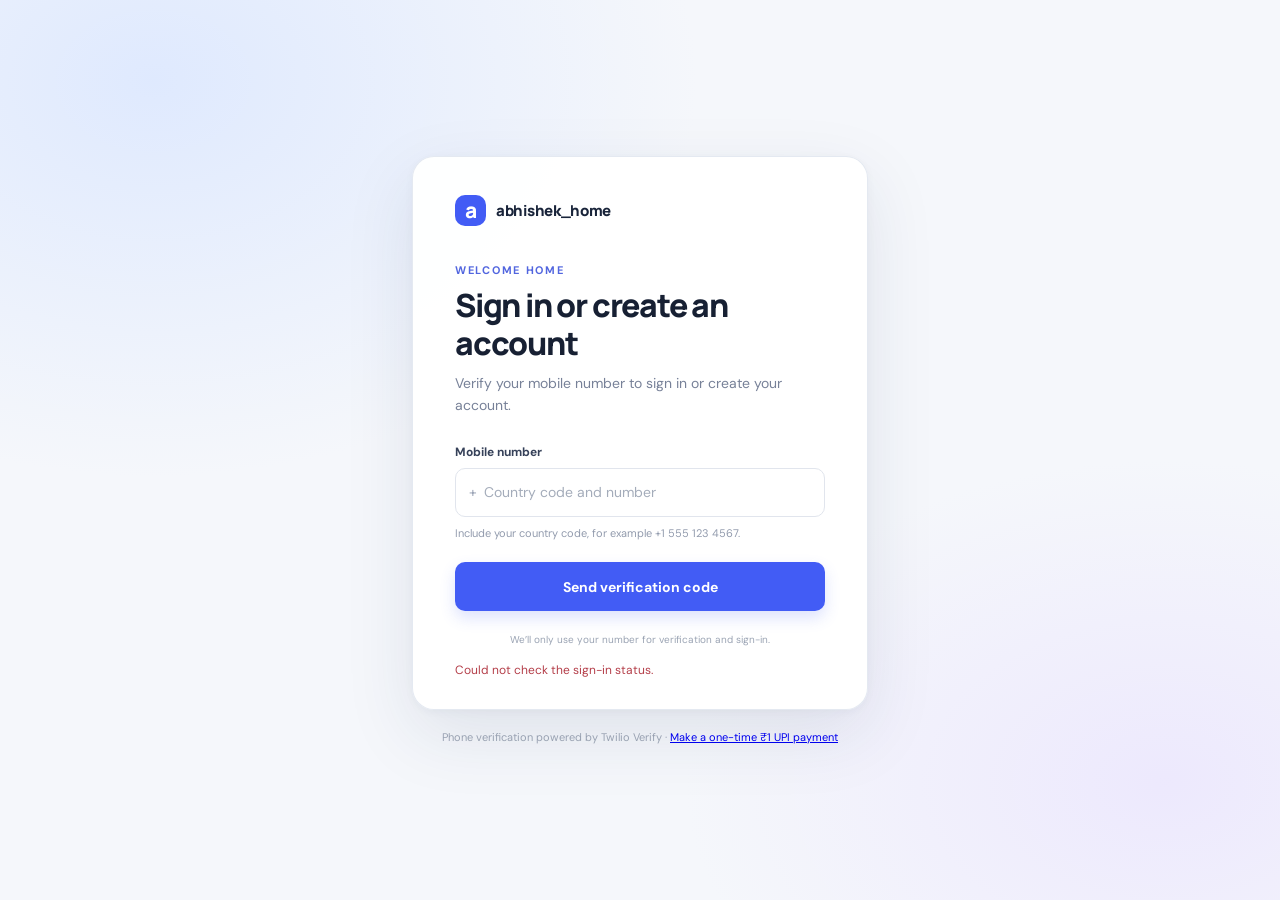
==== abhishek_home/index.html @ 68983f46 "Initial commit" ====
<!doctype html>
<html lang="en">
  <head>
    <meta charset="utf-8">
    <meta name="viewport" content="width=device-width, initial-scale=1">
    <meta name="theme-color" content="#f5f7fb">
    <title>Sign in | abhishek_home</title>
    <link rel="stylesheet" href="./static/styles.css">
  </head>
  <body>
    <main class="page-shell">
      <section class="login-card" aria-labelledby="page-title">
        <a class="brand" href="./" aria-label="abhishek_home home">
          <span class="brand-mark" aria-hidden="true">a</span>
          <span>abhishek_home</span>
        </a>

        <div class="intro">
          <p class="eyebrow">WELCOME HOME</p>
          <h1 id="page-title">Sign in or create an account</h1>
          <p class="subtitle">Verify your mobile number to sign in or create your account.</p>
        </div>

        <div id="login-content">
          <form id="phone-form" novalidate>
            <label for="phone-number">Mobile number</label>
            <div class="phone-input">
              <span class="country-prefix" aria-hidden="true">+</span>
              <input id="phone-number" name="phone" type="tel" inputmode="tel"
                autocomplete="tel" placeholder="Country code and number" required>
            </div>
            <p class="field-hint">Include your country code, for example +1 555 123 4567.</p>
            <button class="primary-button" type="submit">Send verification code</button>
          </form>

          <form id="code-form" class="hidden" novalidate>
            <label for="verification-code">Verification code</label>
            <input class="code-input" id="verification-code" name="code" type="text"
              inputmode="numeric" autocomplete="one-time-code" pattern="[0-9]{4,10]"
              maxlength="10" placeholder="Enter code from SMS" required>
            <button class="primary-button" type="submit">Verify and continue</button>
            <button class="text-button" id="change-number" type="button">Use a different number</button>
          </form>

          <p class="legal">We’ll only use your number for verification and sign-in.</p>
        </div>

        <section id="signed-in-content" class="hidden" aria-live="polite">
          <p class="signed-in-message">Your account is ready for</p>
          <p id="signed-in-number" class="signed-in-number"></p>
          <button class="primary-button" id="logout" type="button">Sign out</button>
        </section>
        <p id="feedback" class="feedback" role="status" aria-live="polite"></p>
      </section>
      <p class="page-footer">Phone verification powered by Twilio Verify · <a href="/payment">Make a one-time ₹1 UPI payment</a></p>
    </main>
    <script src="./static/app.js" defer></script>
  </body>
</html>
---- abhishek_home/static/styles.css ----
@import url("https://fonts.googleapis.com/css2?family=DM+Sans:wght@400;500;600;700&family=Manrope:wght@500;600;700;800&display=swap");

:root {
  color-scheme: light;
  font-family: "DM Sans", sans-serif;
  color: #172033;
  background: #f5f7fb;
  font-synthesis: none;
  text-rendering: optimizeLegibility;
}

* {
  box-sizing: border-box;
}

body {
  min-width: 320px;
  min-height: 100vh;
  margin: 0;
  background:
    radial-gradient(ellipse at 12% 9%, rgba(216, 229, 255, .76), transparent 34rem),
    radial-gradient(ellipse at 91% 87%, rgba(230, 221, 255, .55), transparent 30rem),
    #f5f7fb;
}

button,
input {
  font: inherit;
}

.page-shell {
  min-height: 100vh;
  display: grid;
  place-content: center;
  justify-items: center;
  gap: 20px;
  padding: 32px 18px;
}

.login-card {
  width: min(100%, 456px);
  padding: 38px 42px 30px;
  border: 1px solid rgba(226, 231, 240, .9);
  border-radius: 22px;
  background: rgba(255, 255, 255, .94);
  box-shadow: 0 24px 70px rgba(32, 49, 84, .10), 0 2px 8px rgba(32, 49, 84, .04);
}

.brand {
  display: inline-flex;
  align-items: center;
  gap: 10px;
  color: #19243a;
  text-decoration: none;
  font-family: "Manrope", sans-serif;
  font-size: 15px;
  font-weight: 800;
  letter-spacing: -.3px;
}

.brand-mark {
  display: grid;
  width: 31px;
  height: 31px;
  place-items: center;
  border-radius: 10px;
  background: #425cf5;
  color: #fff;
  font-size: 21px;
  line-height: 1;
}

.intro {
  margin: 37px 0 27px;
}

.eyebrow {
  margin: 0 0 10px;
  color: #5266df;
  font-size: 11px;
  font-weight: 700;
  letter-spacing: 1.7px;
}

h1 {
  max-width: 340px;
  margin: 0;
  font-family: "Manrope", sans-serif;
  font-size: clamp(26px, 6vw, 32px);
  font-weight: 800;
  letter-spacing: -1.2px;
  line-height: 1.18;
}

.subtitle {
  margin: 11px 0 0;
  color: #778198;
  font-size: 14px;
  line-height: 1.55;
}

.primary-button {
  display: flex;
  width: 100%;
  min-height: 49px;
  align-items: center;
  justify-content: center;
  gap: 11px;
  border-radius: 10px;
  cursor: pointer;
  font-size: 14px;
  font-weight: 700;
  transition: transform .16s ease, box-shadow .16s ease, background .16s ease;
}

.primary-button:disabled {
  cursor: not-allowed;
  opacity: .58;
  box-shadow: none;
}

.primary-button {
  margin-top: 21px;
  border: 0;
  background: #425cf5;
  color: white;
  box-shadow: 0 7px 15px rgba(66, 92, 245, .18);
}

.primary-button:hover {
  background: #344de3;
  box-shadow: 0 9px 18px rgba(66, 92, 245, .25);
}

.primary-button:active {
  transform: translateY(1px);
}

button:focus-visible,
input:focus-visible,
a:focus-visible {
  outline: 3px solid rgba(66, 92, 245, .28);
  outline-offset: 3px;
}

label {
  display: block;
  margin-bottom: 8px;
  color: #364159;
  font-size: 12px;
  font-weight: 700;
}

.phone-input {
  display: flex;
  align-items: center;
  gap: 5px;
  min-height: 49px;
  padding: 0 13px;
  border: 1px solid #e1e5ed;
  border-radius: 10px;
  background: #fff;
}

.phone-input:focus-within {
  border-color: #8392ff;
  box-shadow: 0 0 0 3px rgba(66, 92, 245, .1);
}

.country-prefix {
  color: #9aa3b5;
  font-size: 14px;
}

.phone-input input {
  width: 100%;
  min-width: 0;
  border: 0;
  outline: 0;
  color: #28334a;
  font-size: 14px;
}

input::placeholder {
  color: #a4acba;
}

.field-hint {
  margin: 8px 0 0;
  color: #929bad;
  font-size: 11px;
  line-height: 1.5;
}

.code-input {
  width: 100%;
  min-height: 49px;
  padding: 0 13px;
  border: 1px solid #e1e5ed;
  border-radius: 10px;
  color: #28334a;
  font-size: 15px;
  letter-spacing: 2px;
}

.text-button {
  display: block;
  margin: 14px auto 0;
  padding: 4px;
  border: 0;
  background: transparent;
  color: #5266df;
  cursor: pointer;
  font-size: 12px;
  font-weight: 700;
}

.feedback {
  min-height: 18px;
  margin: 13px 0 0;
  color: #b43e49;
  font-size: 12px;
  line-height: 1.5;
}

.feedback.success {
  color: #23804d;
}

.legal {
  margin: 21px 0 0;
  color: #9aa3b3;
  font-size: 10px;
  line-height: 1.6;
  text-align: center;
}

.legal a {
  color: #68758d;
  text-decoration: underline;
  text-underline-offset: 2px;
}

.signed-in-message {
  margin: 0 0 5px;
  color: #778198;
  font-size: 13px;
}

.signed-in-number {
  margin: 0;
  color: #28334a;
  font-size: 19px;
  font-weight: 700;
}

.payment-summary {
  display: grid;
  gap: 14px;
  margin: 0 0 18px;
  padding: 18px;
  border: 1px solid #e9ecf2;
  border-radius: 12px;
  background: #fafbfe;
}

.payment-summary div {
  display: flex;
  justify-content: space-between;
  gap: 16px;
}

.payment-summary dt {
  color: #778198;
  font-size: 12px;
}

.payment-summary dd {
  margin: 0;
  color: #28334a;
  font-size: 13px;
  font-weight: 700;
}

.payment-button {
  text-decoration: none;
}

.payment-button[aria-disabled="true"] {
  cursor: wait;
  opacity: .58;
  pointer-events: none;
}

.back-link {
  display: block;
  margin-top: 12px;
  color: #5266df;
  font-size: 12px;
  font-weight: 700;
  text-align: center;
  text-decoration: none;
}

.page-footer {
  margin: 0;
  color: #98a1b1;
  font-size: 11px;
}

.hidden {
  display: none;
}

#recaptcha-container {
  display: flex;
  justify-content: center;
}

@media (max-width: 480px) {
  .page-shell {
    padding: 18px 14px;
  }

  .login-card {
    padding: 30px 24px 25px;
    border-radius: 18px;
  }

  .intro {
    margin-top: 30px;
  }
}
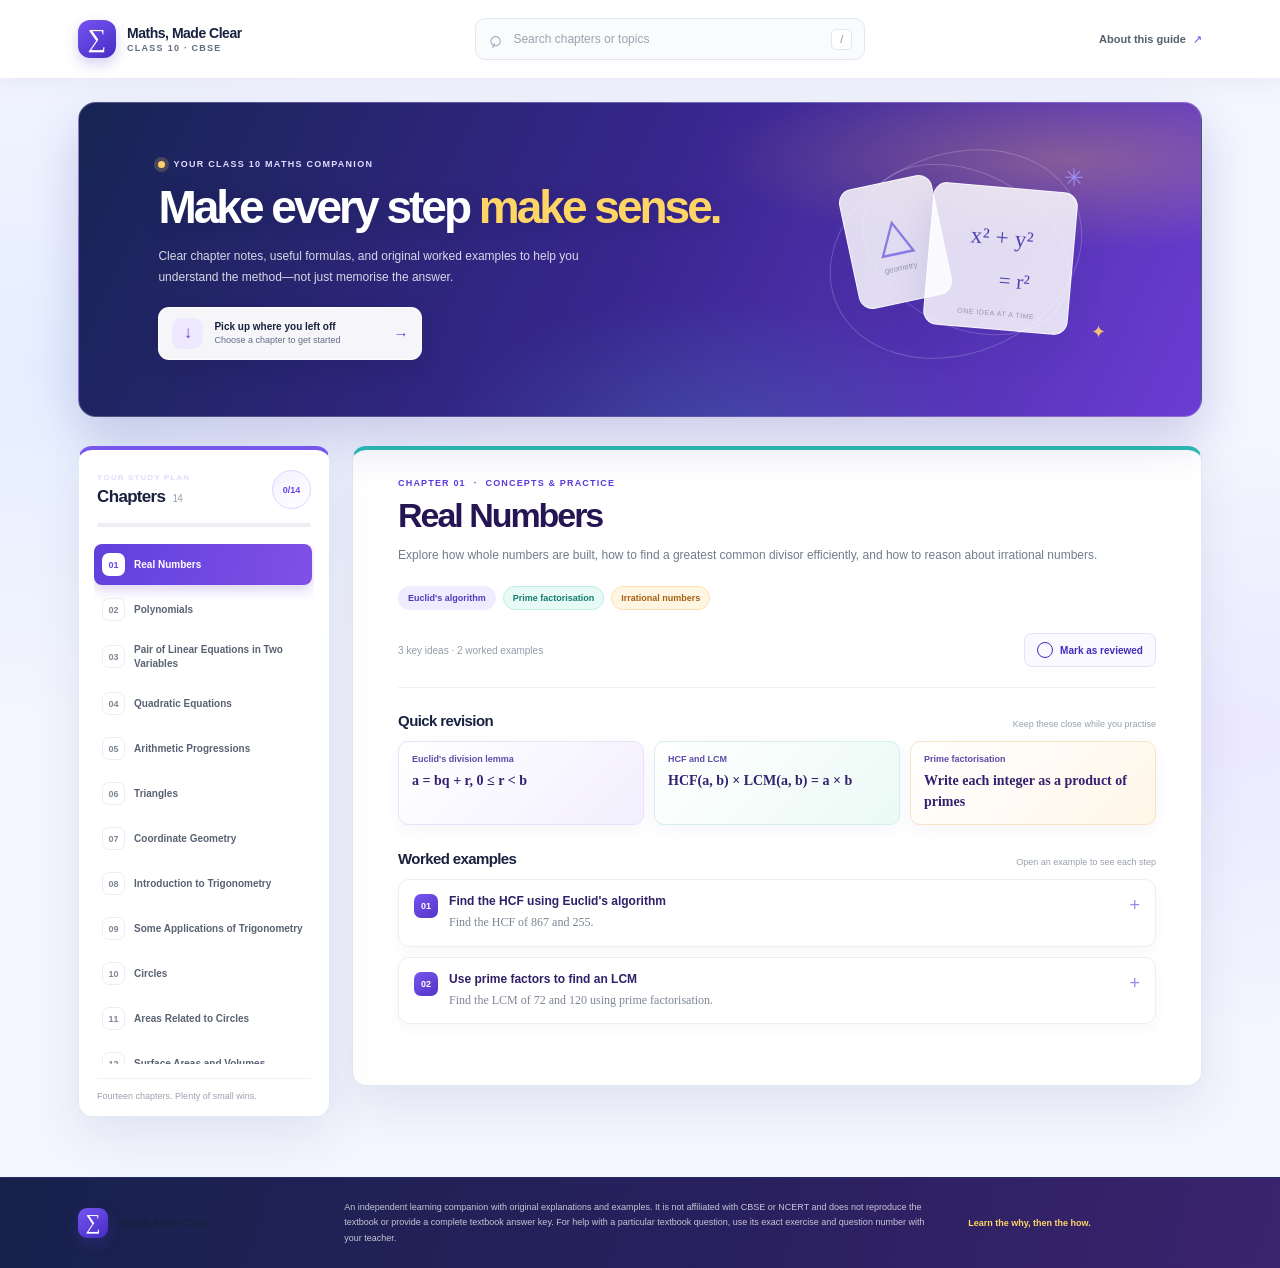
==== commit 13521d81: "Add Class 10 maths study site Co-authored-by: Copilot <223556219+Copilot@users.noreply.github.com>" ====
--- a/abhishek_home/index.html
+++ b/abhishek_home/index.html
@@ -3,57 +3,93 @@
   <head>
     <meta charset="utf-8">
     <meta name="viewport" content="width=device-width, initial-scale=1">
-    <meta name="theme-color" content="#f5f7fb">
-    <title>Sign in | abhishek_home</title>
-    <link rel="stylesheet" href="./static/styles.css">
+    <meta
+      name="description"
+      content="A friendly, chapter-by-chapter Class 10 CBSE maths study companion with original worked examples and formula revision."
+    >
+    <title>Maths, Made Clear — Class 10 CBSE</title>
+    <link rel="stylesheet" href="static/styles.css">
+    <script src="static/app.js" defer></script>
   </head>
   <body>
-    <main class="page-shell">
-      <section class="login-card" aria-labelledby="page-title">
-        <a class="brand" href="./" aria-label="abhishek_home home">
-          <span class="brand-mark" aria-hidden="true">a</span>
-          <span>abhishek_home</span>
-        </a>
+    <a class="skip-link" href="#chapter-content">Skip to chapter content</a>
+    <header class="topbar">
+      <a class="brand" href="#" aria-label="Maths, Made Clear home">
+        <span class="brand-mark" aria-hidden="true">∑</span>
+        <span class="brand-copy">
+          <strong>Maths, Made Clear</strong>
+          <span>CLASS 10 · CBSE</span>
+        </span>
+      </a>
+      <label class="search-box">
+        <span class="search-icon" aria-hidden="true">⌕</span>
+        <input id="chapter-search" type="search" placeholder="Search chapters or topics" autocomplete="off">
+        <kbd>/</kbd>
+      </label>
+      <a class="topbar-link" href="#about">About this guide <span aria-hidden="true">↗</span></a>
+    </header>
 
-        <div class="intro">
-          <p class="eyebrow">WELCOME HOME</p>
-          <h1 id="page-title">Sign in or create an account</h1>
-          <p class="subtitle">Verify your mobile number to sign in or create your account.</p>
+    <main>
+      <section class="welcome" aria-labelledby="welcome-title">
+        <div class="welcome-copy">
+          <p class="eyebrow"><span class="eyebrow-dot"></span> YOUR CLASS 10 MATHS COMPANION</p>
+          <h1 id="welcome-title">Make every step <span>make sense.</span></h1>
+          <p class="welcome-intro">
+            Clear chapter notes, useful formulas, and original worked examples
+            to help you understand the method—not just memorise the answer.
+          </p>
+          <a class="continue-link" href="#chapter-content">
+            <span class="continue-icon" aria-hidden="true">↓</span>
+            <span><strong>Pick up where you left off</strong><small id="progress-summary">Choose a chapter to get started</small></span>
+            <span class="continue-arrow" aria-hidden="true">→</span>
+          </a>
         </div>
+        <div class="welcome-art" aria-hidden="true">
+          <div class="art-orbit orbit-one"></div>
+          <div class="art-orbit orbit-two"></div>
+          <div class="art-card art-card-back"><span>△</span><small>geometry</small></div>
+          <div class="art-card art-card-front">
+            <span class="art-equation">x² + y²</span>
+            <span class="art-rule"></span>
+            <span class="art-equation art-equation-small">= r²</span>
+            <span class="art-caption">one idea at a time</span>
+          </div>
+          <span class="art-spark spark-one">✳</span>
+          <span class="art-spark spark-two">✦</span>
+        </div>
+      </section>
 
-        <div id="login-content">
-          <form id="phone-form" novalidate>
-            <label for="phone-number">Mobile number</label>
-            <div class="phone-input">
-              <span class="country-prefix" aria-hidden="true">+</span>
-              <input id="phone-number" name="phone" type="tel" inputmode="tel"
-                autocomplete="tel" placeholder="Country code and number" required>
+      <section class="study-layout" aria-label="Class 10 maths chapters">
+        <aside class="chapter-sidebar">
+          <div class="sidebar-heading">
+            <div>
+              <p class="eyebrow">YOUR STUDY PLAN</p>
+              <h2>Chapters <span id="chapter-count">14</span></h2>
             </div>
-            <p class="field-hint">Include your country code, for example +1 555 123 4567.</p>
-            <button class="primary-button" type="submit">Send verification code</button>
-          </form>
+            <span class="progress-ring" id="progress-ring" aria-label="0 of 14 chapters reviewed">
+              <span id="progress-count">0/14</span>
+            </span>
+          </div>
+          <div class="progress-track" aria-hidden="true"><span id="progress-fill"></span></div>
+          <nav id="chapter-list" class="chapter-list" aria-label="Maths chapters"></nav>
+          <p class="sidebar-note">Fourteen chapters. Plenty of small wins.</p>
+        </aside>
 
-          <form id="code-form" class="hidden" novalidate>
-            <label for="verification-code">Verification code</label>
-            <input class="code-input" id="verification-code" name="code" type="text"
-              inputmode="numeric" autocomplete="one-time-code" pattern="[0-9]{4,10]"
-              maxlength="10" placeholder="Enter code from SMS" required>
-            <button class="primary-button" type="submit">Verify and continue</button>
-            <button class="text-button" id="change-number" type="button">Use a different number</button>
-          </form>
+        <section id="chapter-content" class="chapter-content" aria-live="polite" tabindex="-1">
+          <div class="loading-state">Loading your study guide…</div>
+        </section>
+      </section>
+    </main>
 
-          <p class="legal">We’ll only use your number for verification and sign-in.</p>
-        </div>
-
-        <section id="signed-in-content" class="hidden" aria-live="polite">
-          <p class="signed-in-message">Your account is ready for</p>
-          <p id="signed-in-number" class="signed-in-number"></p>
-          <button class="primary-button" id="logout" type="button">Sign out</button>
-        </section>
-        <p id="feedback" class="feedback" role="status" aria-live="polite"></p>
-      </section>
-      <p class="page-footer">Phone verification powered by Twilio Verify · <a href="/payment">Make a one-time ₹1 UPI payment</a></p>
-    </main>
-    <script src="./static/app.js" defer></script>
+    <footer id="about" class="site-footer">
+      <div class="footer-brand"><span class="brand-mark" aria-hidden="true">∑</span><strong>Maths, Made Clear</strong></div>
+      <p>
+        An independent learning companion with original explanations and examples.
+        It is not affiliated with CBSE or NCERT and does not reproduce the textbook
+        or provide a complete textbook answer key. For help with a particular
+        textbook question, use its exact exercise and question number with your teacher.
+      </p>
+      <span class="footer-year">Learn the why, then the how.</span>
+    </footer>
   </body>
 </html>
--- a/abhishek_home/static/styles.css
+++ b/abhishek_home/static/styles.css
@@ -1,10 +1,18 @@
-@import url("https://fonts.googleapis.com/css2?family=DM+Sans:wght@400;500;600;700&family=Manrope:wght@500;600;700;800&display=swap");
-
 :root {
   color-scheme: light;
-  font-family: "DM Sans", sans-serif;
-  color: #172033;
-  background: #f5f7fb;
+  --ink: #18213f;
+  --muted: #626d86;
+  --faint: #8e9ab3;
+  --line: #e2e7f2;
+  --paper: #ffffff;
+  --canvas: #f3f5ff;
+  --purple: #6845e8;
+  --purple-dark: #452bb9;
+  --purple-light: #eee9ff;
+  --mint: #e2f8ed;
+  --green: #16794f;
+  --shadow: 0 18px 48px rgba(40, 48, 96, 0.09);
+  font-family: "DM Sans", "Segoe UI", sans-serif;
   font-synthesis: none;
   text-rendering: optimizeLegibility;
 }
@@ -13,14 +21,18 @@
   box-sizing: border-box;
 }
 
+html {
+  scroll-behavior: smooth;
+}
+
 body {
   min-width: 320px;
-  min-height: 100vh;
   margin: 0;
   background:
-    radial-gradient(ellipse at 12% 9%, rgba(216, 229, 255, .76), transparent 34rem),
-    radial-gradient(ellipse at 91% 87%, rgba(230, 221, 255, .55), transparent 30rem),
-    #f5f7fb;
+    radial-gradient(ellipse at 4% 29%, rgba(133, 190, 255, 0.13), transparent 27%),
+    radial-gradient(ellipse at 96% 58%, rgba(181, 145, 255, 0.12), transparent 28%),
+    var(--canvas);
+  color: var(--ink);
 }
 
 button,
@@ -28,306 +40,1158 @@
   font: inherit;
 }
 
-.page-shell {
-  min-height: 100vh;
-  display: grid;
-  place-content: center;
-  justify-items: center;
-  gap: 20px;
-  padding: 32px 18px;
-}
-
-.login-card {
-  width: min(100%, 456px);
-  padding: 38px 42px 30px;
-  border: 1px solid rgba(226, 231, 240, .9);
-  border-radius: 22px;
-  background: rgba(255, 255, 255, .94);
-  box-shadow: 0 24px 70px rgba(32, 49, 84, .10), 0 2px 8px rgba(32, 49, 84, .04);
-}
-
-.brand {
+a {
+  color: inherit;
+  text-decoration: none;
+}
+
+.skip-link {
+  position: absolute;
+  z-index: 5;
+  top: 8px;
+  left: 8px;
+  transform: translateY(-160%);
+  border-radius: 8px;
+  background: var(--ink);
+  color: white;
+  padding: 10px 14px;
+}
+
+.skip-link:focus {
+  transform: translateY(0);
+}
+
+.topbar {
+  display: flex;
+  align-items: center;
+  justify-content: space-between;
+  gap: 30px;
+  max-width: 1440px;
+  min-height: 78px;
+  margin: 0 auto;
+  padding: 0 6.1%;
+  background: var(--paper);
+  box-shadow: 0 4px 24px rgba(33, 40, 82, 0.06);
+}
+
+body::before {
+  position: absolute;
+  z-index: -1;
+  top: 0;
+  right: 0;
+  left: 0;
+  height: 78px;
+  background: var(--paper);
+  content: "";
+}
+
+.brand,
+.footer-brand {
   display: inline-flex;
   align-items: center;
+  gap: 11px;
+}
+
+.brand-mark {
+  display: grid;
+  width: 38px;
+  height: 38px;
+  place-items: center;
+  border-radius: 12px;
+  background: linear-gradient(145deg, #7655f2, #462bc4);
+  color: white;
+  font-family: Georgia, serif;
+  font-size: 26px;
+  line-height: 1;
+  box-shadow: 0 6px 14px rgba(88, 59, 202, 0.24);
+}
+
+.brand-copy {
+  display: grid;
+  gap: 2px;
+}
+
+.brand-copy strong,
+.footer-brand strong {
+  font-family: Manrope, "Segoe UI", sans-serif;
+  font-size: 14px;
+  font-weight: 800;
+  letter-spacing: -0.035em;
+}
+
+.brand-copy > span {
+  color: var(--muted);
+  font-size: 9px;
+  font-weight: 700;
+  letter-spacing: 0.14em;
+}
+
+.search-box {
+  display: flex;
+  align-items: center;
   gap: 10px;
-  color: #19243a;
-  text-decoration: none;
-  font-family: "Manrope", sans-serif;
+  width: min(390px, 42vw);
+  height: 42px;
+  padding: 0 12px;
+  border: 1px solid var(--line);
+  border-radius: 10px;
+  background: #fafbfc;
+  color: var(--faint);
+}
+
+.search-box:focus-within {
+  border-color: #b7acf2;
+  background: white;
+  box-shadow: 0 0 0 3px rgba(107, 85, 219, 0.1);
+}
+
+.search-icon {
+  font-size: 22px;
+  line-height: 1;
+  transform: rotate(-20deg);
+}
+
+.search-box input {
+  width: 100%;
+  border: 0;
+  outline: 0;
+  background: transparent;
+  color: var(--ink);
+  font-size: 12px;
+}
+
+.search-box input::placeholder {
+  color: #9ba3b0;
+}
+
+.search-box kbd {
+  display: grid;
+  width: 21px;
+  height: 21px;
+  flex: 0 0 auto;
+  place-items: center;
+  border: 1px solid var(--line);
+  border-radius: 5px;
+  background: white;
+  color: #8e97a5;
+  font-family: inherit;
+  font-size: 11px;
+}
+
+.topbar-link {
+  color: #565f6f;
+  font-size: 11px;
+  font-weight: 600;
+  white-space: nowrap;
+}
+
+.topbar-link span {
+  margin-left: 4px;
+  color: var(--purple);
+}
+
+main {
+  max-width: 1440px;
+  margin: 0 auto;
+}
+
+.welcome {
+  position: relative;
+  display: flex;
+  min-height: 315px;
+  align-items: center;
+  justify-content: space-between;
+  overflow: hidden;
+  margin: 24px 6.1% 29px;
+  padding: 36px 6.2%;
+  border: 1px solid rgba(255, 255, 255, 0.22);
+  border-radius: 18px;
+  background:
+    radial-gradient(ellipse at 88% 18%, rgba(255, 194, 77, 0.28), transparent 25%),
+    radial-gradient(ellipse at 56% 110%, rgba(61, 221, 206, 0.16), transparent 31%),
+    linear-gradient(115deg, #172453 0%, #38268e 49%, #6b3dd3 100%);
+  box-shadow: 0 22px 48px rgba(49, 39, 139, 0.2);
+}
+
+.welcome-copy {
+  position: relative;
+  z-index: 1;
+  max-width: 570px;
+}
+
+.eyebrow {
+  display: flex;
+  align-items: center;
+  gap: 8px;
+  margin: 0 0 13px;
+  color: #e0dcff;
+  font-size: 9px;
+  font-weight: 700;
+  letter-spacing: 0.14em;
+}
+
+.eyebrow-dot {
+  width: 7px;
+  height: 7px;
+  border-radius: 50%;
+  background: #ffd166;
+  box-shadow: 0 0 0 4px rgba(255, 209, 102, 0.2);
+}
+
+h1,
+h2,
+h3,
+p {
+  margin-top: 0;
+}
+
+.welcome h1 {
+  margin-bottom: 12px;
+  font-family: Manrope, "Segoe UI", sans-serif;
+  font-size: clamp(30px, 3.8vw, 46px);
+  font-weight: 800;
+  letter-spacing: -0.065em;
+  line-height: 1.12;
+  color: #ffffff;
+  text-shadow: 0 2px 18px rgba(16, 17, 58, 0.15);
+}
+
+.welcome h1 span {
+  color: #ffd665;
+}
+
+.welcome-intro {
+  max-width: 460px;
+  margin-bottom: 19px;
+  color: rgba(255, 255, 255, 0.82);
+  font-size: 12px;
+  line-height: 1.75;
+}
+
+.continue-link {
+  display: inline-flex;
+  align-items: center;
+  gap: 11px;
+  min-width: 264px;
+  padding: 10px 13px;
+  border: 1px solid rgba(255, 255, 255, 0.78);
+  border-radius: 11px;
+  background: rgba(255, 255, 255, 0.96);
+  box-shadow: 0 8px 22px rgba(20, 18, 66, 0.15);
+  transition: transform 160ms ease, box-shadow 160ms ease;
+}
+
+.continue-link:hover {
+  transform: translateY(-2px);
+  box-shadow: 0 12px 25px rgba(20, 18, 66, 0.24);
+}
+
+.continue-icon {
+  display: grid;
+  width: 31px;
+  height: 31px;
+  flex: 0 0 auto;
+  place-items: center;
+  border-radius: 9px;
+  background: var(--purple-light);
+  color: var(--purple);
+  font-size: 17px;
+}
+
+.continue-link > span:nth-child(2) {
+  display: grid;
+  gap: 3px;
+}
+
+.continue-link strong {
+  font-size: 10px;
+}
+
+.continue-link small {
+  color: var(--muted);
+  font-size: 9px;
+}
+
+.continue-arrow {
+  margin-left: auto;
+  color: var(--purple);
+  font-size: 15px;
+}
+
+.welcome-art {
+  position: relative;
+  width: 300px;
+  height: 230px;
+  flex: 0 0 300px;
+  margin-right: 1%;
+}
+
+.art-orbit {
+  position: absolute;
+  border: 1px solid rgba(255, 255, 255, 0.2);
+  border-radius: 50%;
+  transform: rotate(-22deg);
+}
+
+.orbit-one {
+  top: 9px;
+  left: 14px;
+  width: 260px;
+  height: 200px;
+}
+
+.orbit-two {
+  top: 27px;
+  left: 44px;
+  width: 220px;
+  height: 155px;
+  transform: rotate(28deg);
+}
+
+.art-card {
+  position: absolute;
+  display: grid;
+  place-content: center;
+  border: 1px solid rgba(255, 255, 255, 0.8);
+  border-radius: 14px;
+  background: rgba(255, 255, 255, 0.83);
+  box-shadow: 0 16px 34px rgba(61, 48, 137, 0.12);
+}
+
+.art-card-back {
+  top: 36px;
+  left: 36px;
+  width: 95px;
+  height: 122px;
+  gap: 7px;
+  color: #92a0b7;
+  text-align: center;
+  transform: rotate(-12deg);
+}
+
+.art-card-back span {
+  color: #8b7ae5;
+  font-size: 46px;
+  line-height: 1;
+}
+
+.art-card-back small {
+  color: #9298a7;
+  font-size: 8px;
+}
+
+.art-card-front {
+  top: 42px;
+  left: 116px;
+  width: 145px;
+  height: 143px;
+  transform: rotate(5deg);
+}
+
+.art-equation {
+  color: #5040b2;
+  font-family: Georgia, serif;
+  font-size: 23px;
+  letter-spacing: 0.01em;
+}
+
+.art-rule {
+  height: 1px;
+  margin: 8px 0;
+  background: #ddd8f5;
+}
+
+.art-equation-small {
+  font-size: 21px;
+  text-align: right;
+}
+
+.art-caption {
+  position: absolute;
+  right: 0;
+  bottom: 12px;
+  left: 0;
+  color: #9791ad;
+  font-size: 7px;
+  letter-spacing: 0.08em;
+  text-align: center;
+  text-transform: uppercase;
+}
+
+.art-spark {
+  position: absolute;
+  color: #9f8cf2;
+}
+
+.spark-one {
+  top: 19px;
+  right: 28px;
+  font-size: 24px;
+}
+
+.spark-two {
+  right: 6px;
+  bottom: 32px;
+  color: #f2bf75;
+  font-size: 18px;
+}
+
+.study-layout {
+  display: grid;
+  grid-template-columns: 252px minmax(0, 1fr);
+  gap: 22px;
+  margin: 0 6.1% 60px;
+  align-items: start;
+}
+
+.chapter-sidebar,
+.chapter-content {
+  min-width: 0;
+  border: 1px solid var(--line);
+  border-radius: 14px;
+  background: var(--paper);
+  box-shadow: var(--shadow);
+}
+
+.chapter-sidebar {
+  position: sticky;
+  top: 16px;
+  padding: 20px 15px 15px;
+  border-top: 4px solid #7656ed;
+}
+
+.sidebar-heading {
+  display: flex;
+  align-items: center;
+  justify-content: space-between;
+  gap: 8px;
+  padding: 0 3px;
+}
+
+.sidebar-heading .eyebrow {
+  margin-bottom: 5px;
+  font-size: 8px;
+}
+
+.sidebar-heading h2 {
+  margin: 0;
+  font-family: Manrope, "Segoe UI", sans-serif;
+  font-size: 17px;
+  font-weight: 800;
+  letter-spacing: -0.04em;
+}
+
+.sidebar-heading h2 span {
+  margin-left: 3px;
+  color: #9ca4b1;
+  font-family: "DM Sans", sans-serif;
+  font-size: 10px;
+  font-weight: 500;
+}
+
+.progress-ring {
+  display: grid;
+  width: 39px;
+  height: 39px;
+  place-items: center;
+  border: 1px solid #ded7ff;
+  border-radius: 50%;
+  background: linear-gradient(145deg, #f4f0ff, #fff);
+  color: var(--purple);
+  font-size: 9px;
+  font-weight: 700;
+}
+
+.progress-track {
+  height: 4px;
+  overflow: hidden;
+  margin: 14px 3px 17px;
+  border-radius: 99px;
+  background: #eeeff4;
+}
+
+.progress-track span {
+  display: block;
+  width: 0;
+  height: 100%;
+  border-radius: inherit;
+  background: linear-gradient(90deg, #653fe2, #a05bf3, #34c6be);
+  transition: width 180ms ease;
+}
+
+.chapter-list {
+  display: grid;
+  min-width: 0;
+  max-width: 100%;
+  gap: 4px;
+  max-height: 520px;
+  overflow: auto;
+  padding-right: 2px;
+  scrollbar-color: #e2def7 transparent;
+  scrollbar-width: thin;
+}
+
+.chapter-button {
+  display: flex;
+  width: 100%;
+  align-items: center;
+  gap: 9px;
+  padding: 9px 8px;
+  border: 0;
+  border-radius: 8px;
+  background: transparent;
+  color: #596273;
+  cursor: pointer;
+  text-align: left;
+  transition: background 130ms ease, color 130ms ease;
+}
+
+.chapter-button:hover {
+  background: #f1edff;
+  color: var(--purple-dark);
+}
+
+.chapter-button[aria-current="page"] {
+  background: linear-gradient(105deg, #6040dc, #8050e7);
+  color: #ffffff;
+  box-shadow: 0 5px 13px rgba(93, 62, 208, 0.23);
+}
+
+.chapter-number {
+  display: grid;
+  width: 23px;
+  height: 23px;
+  flex: 0 0 auto;
+  place-items: center;
+  border: 1px solid #ececf2;
+  border-radius: 7px;
+  background: white;
+  color: #7d8796;
+  font-size: 9px;
+  font-weight: 700;
+}
+
+.chapter-button[aria-current="page"] .chapter-number {
+  border-color: rgba(255, 255, 255, 0.7);
+  background: white;
+  color: var(--purple);
+}
+
+.chapter-button.is-complete .chapter-number {
+  border-color: #d7eee3;
+  background: var(--mint);
+  color: var(--green);
+}
+
+.chapter-label {
+  overflow: hidden;
+  font-size: 10px;
+  font-weight: 600;
+  line-height: 1.35;
+  text-overflow: ellipsis;
+}
+
+.sidebar-note {
+  margin: 14px 3px 0;
+  padding-top: 12px;
+  border-top: 1px solid #f0f1f5;
+  color: #9aa2af;
+  font-size: 9px;
+}
+
+.chapter-content {
+  min-height: 640px;
+  padding: 28px clamp(22px, 4vw, 45px) 40px;
+  border-top: 4px solid #2bbdb4;
+}
+
+.chapter-kicker {
+  display: flex;
+  align-items: center;
+  gap: 8px;
+  margin-bottom: 8px;
+  color: #5c3cdb;
+  font-size: 9px;
+  font-weight: 700;
+  letter-spacing: 0.13em;
+  text-transform: uppercase;
+}
+
+.chapter-content h2 {
+  margin-bottom: 10px;
+  font-family: Manrope, "Segoe UI", sans-serif;
+  font-size: clamp(24px, 3vw, 34px);
+  font-weight: 800;
+  letter-spacing: -0.06em;
+  line-height: 1.15;
+  color: #251653;
+}
+
+.chapter-summary {
+  max-width: 760px;
+  margin-bottom: 20px;
+  color: #727c8a;
+  font-size: 12px;
+  line-height: 1.75;
+}
+
+.chapter-meta {
+  display: flex;
+  flex-wrap: wrap;
+  gap: 7px;
+  margin-bottom: 23px;
+}
+
+.topic-pill {
+  padding: 6px 9px;
+  border: 1px solid transparent;
+  border-radius: 99px;
+  background: #f0ecff;
+  color: #5238be;
+  font-size: 9px;
+  font-weight: 600;
+}
+
+.topic-pill:nth-child(3n + 2) {
+  border-color: #bceee7;
+  background: #e8faf6;
+  color: #137b72;
+}
+
+.topic-pill:nth-child(3n) {
+  border-color: #ffe0ad;
+  background: #fff5e3;
+  color: #a46112;
+}
+
+.chapter-action-row {
+  display: flex;
+  align-items: center;
+  justify-content: space-between;
+  gap: 12px;
+  margin-bottom: 24px;
+  padding-bottom: 20px;
+  border-bottom: 1px solid #f0f1f5;
+}
+
+.lesson-count {
+  color: #949dab;
+  font-size: 10px;
+}
+
+.review-button {
+  display: inline-flex;
+  align-items: center;
+  gap: 7px;
+  padding: 8px 12px;
+  border: 1px solid #e5e1fc;
+  border-radius: 8px;
+  background: #faf9ff;
+  color: var(--purple-dark);
+  cursor: pointer;
+  font-size: 10px;
+  font-weight: 700;
+  transition: background 140ms ease, border-color 140ms ease;
+}
+
+.review-button:hover {
+  border-color: #d0c8ff;
+  background: #f2efff;
+}
+
+.review-button.is-complete {
+  border-color: #d3ecdf;
+  background: #f0faf4;
+  color: #287c56;
+}
+
+.review-icon {
+  display: grid;
+  width: 16px;
+  height: 16px;
+  place-items: center;
+  border: 1px solid currentColor;
+  border-radius: 50%;
+  font-size: 10px;
+  line-height: 1;
+}
+
+.section-heading {
+  display: flex;
+  align-items: end;
+  justify-content: space-between;
+  gap: 12px;
+  margin: 0 0 12px;
+}
+
+.section-heading h3 {
+  margin: 0;
+  font-family: Manrope, "Segoe UI", sans-serif;
   font-size: 15px;
   font-weight: 800;
-  letter-spacing: -.3px;
-}
-
-.brand-mark {
-  display: grid;
-  width: 31px;
-  height: 31px;
+  letter-spacing: -0.04em;
+}
+
+.section-heading p {
+  margin: 0;
+  color: #98a0ac;
+  font-size: 9px;
+}
+
+.formula-grid {
+  display: grid;
+  grid-template-columns: repeat(auto-fit, minmax(175px, 1fr));
+  gap: 10px;
+  margin-bottom: 25px;
+}
+
+.formula-card {
+  min-height: 72px;
+  padding: 12px 13px;
+  border: 1px solid #e6e2fb;
+  border-radius: 10px;
+  background: linear-gradient(135deg, #fff, #f3efff);
+  box-shadow: 0 5px 14px rgba(79, 58, 163, 0.05);
+}
+
+.formula-card:nth-child(3n + 2) {
+  border-color: #d3f0e9;
+  background: linear-gradient(135deg, #fff, #ebfaf6);
+}
+
+.formula-card:nth-child(3n) {
+  border-color: #f7e4c4;
+  background: linear-gradient(135deg, #fff, #fff6e8);
+}
+
+.formula-card strong {
+  display: block;
+  margin-bottom: 6px;
+  color: #5c4ba8;
+  font-size: 9px;
+  font-weight: 600;
+}
+
+.formula-card span {
+  color: #33216f;
+  font-weight: 700;
+  font-family: Georgia, "Times New Roman", serif;
+  font-size: 14px;
+  line-height: 1.5;
+}
+
+.example-list {
+  display: grid;
+  gap: 10px;
+}
+
+.example-card {
+  overflow: hidden;
+  border: 1px solid #eceef3;
+  border-radius: 11px;
+  background: white;
+  box-shadow: 0 5px 14px rgba(34, 46, 90, 0.035);
+  transition: border-color 140ms ease, box-shadow 140ms ease, transform 140ms ease;
+}
+
+.example-card:hover {
+  transform: translateY(-1px);
+  border-color: #c9bfff;
+  box-shadow: 0 9px 22px rgba(63, 45, 154, 0.1);
+}
+
+.example-card summary {
+  display: flex;
+  align-items: flex-start;
+  gap: 11px;
+  padding: 14px 15px;
+  cursor: pointer;
+  list-style: none;
+}
+
+.example-card summary::-webkit-details-marker {
+  display: none;
+}
+
+.example-card summary::after {
+  flex: 0 0 auto;
+  margin: 2px 0 0 auto;
+  color: #9a8ce4;
+  content: "+";
+  font-size: 18px;
+  line-height: 1;
+}
+
+.example-card[open] summary::after {
+  content: "−";
+}
+
+.example-badge {
+  display: grid;
+  width: 24px;
+  height: 24px;
+  flex: 0 0 auto;
   place-items: center;
+  border-radius: 7px;
+  background: linear-gradient(145deg, #7555ed, #5535c7);
+  color: #ffffff;
+  font-size: 9px;
+  font-weight: 700;
+}
+
+.example-title {
+  display: grid;
+  gap: 5px;
+}
+
+.example-title strong {
+  color: #302068;
+  font-size: 12px;
+  font-weight: 800;
+}
+
+.example-title span {
+  color: #7c8694;
+  font-family: Georgia, "Times New Roman", serif;
+  font-size: 12px;
+  line-height: 1.55;
+}
+
+.solution {
+  margin: 0 15px 14px 50px;
+  padding: 13px 15px;
+  border-left: 3px solid #f3b53f;
+  border-radius: 0 8px 8px 0;
+  background: linear-gradient(110deg, #fff9eb, #fffdf8);
+}
+
+.solution-label {
+  margin-bottom: 8px;
+  color: #99620f;
+  font-size: 8px;
+  font-weight: 700;
+  letter-spacing: 0.1em;
+  text-transform: uppercase;
+}
+
+.solution ol {
+  display: grid;
+  gap: 6px;
+  margin: 0;
+  padding-left: 17px;
+  color: #626c7a;
+  font-size: 10px;
+  line-height: 1.65;
+}
+
+.solution li::marker {
+  color: #d08b18;
+  font-weight: 700;
+}
+
+.answer-line {
+  margin: 10px 0 0;
+  padding-top: 9px;
+  border-top: 1px dashed #f0d7a4;
+  color: #392593;
+  font-size: 10px;
+  font-weight: 700;
+}
+
+.empty-results {
+  padding: 24px 16px;
+  border: 1px dashed #ddd9ee;
   border-radius: 10px;
-  background: #425cf5;
-  color: #fff;
+  color: #747d8b;
+  font-size: 11px;
+  line-height: 1.6;
+}
+
+.site-footer {
+  display: grid;
+  grid-template-columns: auto minmax(220px, 600px) auto;
+  align-items: center;
+  gap: 24px;
+  padding: 22px max(6.1%, calc((100% - 1264px) / 2));
+  border-top: 1px solid #252c63;
+  background: linear-gradient(105deg, #17224c, #29205f 58%, #3b246e);
+}
+
+.footer-brand {
+  white-space: nowrap;
+}
+
+.footer-brand .brand-mark {
+  width: 30px;
+  height: 30px;
+  border-radius: 9px;
   font-size: 21px;
-  line-height: 1;
-}
-
-.intro {
-  margin: 37px 0 27px;
-}
-
-.eyebrow {
-  margin: 0 0 10px;
-  color: #5266df;
+}
+
+.footer-brand strong {
   font-size: 11px;
-  font-weight: 700;
-  letter-spacing: 1.7px;
-}
-
-h1 {
-  max-width: 340px;
+}
+
+.site-footer > p {
   margin: 0;
-  font-family: "Manrope", sans-serif;
-  font-size: clamp(26px, 6vw, 32px);
-  font-weight: 800;
-  letter-spacing: -1.2px;
-  line-height: 1.18;
-}
-
-.subtitle {
-  margin: 11px 0 0;
-  color: #778198;
-  font-size: 14px;
-  line-height: 1.55;
-}
-
-.primary-button {
-  display: flex;
-  width: 100%;
-  min-height: 49px;
-  align-items: center;
-  justify-content: center;
-  gap: 11px;
-  border-radius: 10px;
-  cursor: pointer;
-  font-size: 14px;
-  font-weight: 700;
-  transition: transform .16s ease, box-shadow .16s ease, background .16s ease;
-}
-
-.primary-button:disabled {
-  cursor: not-allowed;
-  opacity: .58;
-  box-shadow: none;
-}
-
-.primary-button {
-  margin-top: 21px;
-  border: 0;
-  background: #425cf5;
-  color: white;
-  box-shadow: 0 7px 15px rgba(66, 92, 245, .18);
-}
-
-.primary-button:hover {
-  background: #344de3;
-  box-shadow: 0 9px 18px rgba(66, 92, 245, .25);
-}
-
-.primary-button:active {
-  transform: translateY(1px);
-}
-
-button:focus-visible,
-input:focus-visible,
-a:focus-visible {
-  outline: 3px solid rgba(66, 92, 245, .28);
-  outline-offset: 3px;
-}
-
-label {
-  display: block;
-  margin-bottom: 8px;
-  color: #364159;
+  color: rgba(255, 255, 255, 0.74);
+  font-size: 9px;
+  line-height: 1.7;
+}
+
+.footer-year {
+  color: #ffd665;
+  font-size: 9px;
+  font-weight: 600;
+  white-space: nowrap;
+}
+
+.loading-state {
+  padding: 20px 0;
+  color: var(--muted);
   font-size: 12px;
-  font-weight: 700;
-}
-
-.phone-input {
-  display: flex;
-  align-items: center;
-  gap: 5px;
-  min-height: 49px;
-  padding: 0 13px;
-  border: 1px solid #e1e5ed;
-  border-radius: 10px;
-  background: #fff;
-}
-
-.phone-input:focus-within {
-  border-color: #8392ff;
-  box-shadow: 0 0 0 3px rgba(66, 92, 245, .1);
-}
-
-.country-prefix {
-  color: #9aa3b5;
-  font-size: 14px;
-}
-
-.phone-input input {
-  width: 100%;
-  min-width: 0;
-  border: 0;
-  outline: 0;
-  color: #28334a;
-  font-size: 14px;
-}
-
-input::placeholder {
-  color: #a4acba;
-}
-
-.field-hint {
-  margin: 8px 0 0;
-  color: #929bad;
-  font-size: 11px;
-  line-height: 1.5;
-}
-
-.code-input {
-  width: 100%;
-  min-height: 49px;
-  padding: 0 13px;
-  border: 1px solid #e1e5ed;
-  border-radius: 10px;
-  color: #28334a;
-  font-size: 15px;
-  letter-spacing: 2px;
-}
-
-.text-button {
-  display: block;
-  margin: 14px auto 0;
-  padding: 4px;
-  border: 0;
-  background: transparent;
-  color: #5266df;
-  cursor: pointer;
-  font-size: 12px;
-  font-weight: 700;
-}
-
-.feedback {
-  min-height: 18px;
-  margin: 13px 0 0;
-  color: #b43e49;
-  font-size: 12px;
-  line-height: 1.5;
-}
-
-.feedback.success {
-  color: #23804d;
-}
-
-.legal {
-  margin: 21px 0 0;
-  color: #9aa3b3;
-  font-size: 10px;
-  line-height: 1.6;
-  text-align: center;
-}
-
-.legal a {
-  color: #68758d;
-  text-decoration: underline;
-  text-underline-offset: 2px;
-}
-
-.signed-in-message {
-  margin: 0 0 5px;
-  color: #778198;
-  font-size: 13px;
-}
-
-.signed-in-number {
-  margin: 0;
-  color: #28334a;
-  font-size: 19px;
-  font-weight: 700;
-}
-
-.payment-summary {
-  display: grid;
-  gap: 14px;
-  margin: 0 0 18px;
-  padding: 18px;
-  border: 1px solid #e9ecf2;
-  border-radius: 12px;
-  background: #fafbfe;
-}
-
-.payment-summary div {
-  display: flex;
-  justify-content: space-between;
-  gap: 16px;
-}
-
-.payment-summary dt {
-  color: #778198;
-  font-size: 12px;
-}
-
-.payment-summary dd {
-  margin: 0;
-  color: #28334a;
-  font-size: 13px;
-  font-weight: 700;
-}
-
-.payment-button {
-  text-decoration: none;
-}
-
-.payment-button[aria-disabled="true"] {
-  cursor: wait;
-  opacity: .58;
-  pointer-events: none;
-}
-
-.back-link {
-  display: block;
-  margin-top: 12px;
-  color: #5266df;
-  font-size: 12px;
-  font-weight: 700;
-  text-align: center;
-  text-decoration: none;
-}
-
-.page-footer {
-  margin: 0;
-  color: #98a1b1;
-  font-size: 11px;
-}
-
-.hidden {
-  display: none;
-}
-
-#recaptcha-container {
-  display: flex;
-  justify-content: center;
-}
-
-@media (max-width: 480px) {
-  .page-shell {
-    padding: 18px 14px;
-  }
-
-  .login-card {
-    padding: 30px 24px 25px;
-    border-radius: 18px;
-  }
-
-  .intro {
-    margin-top: 30px;
-  }
-}
+}
+
+@media (max-width: 940px) {
+  .topbar,
+  .welcome,
+  .study-layout {
+    margin-right: 4%;
+    margin-left: 4%;
+  }
+
+  .topbar {
+    padding-right: 0;
+    padding-left: 0;
+  }
+
+  .welcome {
+    padding-right: 5%;
+    padding-left: 5%;
+  }
+
+  .welcome-art {
+    width: 250px;
+    flex-basis: 250px;
+    transform: scale(0.9);
+    transform-origin: center right;
+  }
+
+  .study-layout {
+    grid-template-columns: 220px minmax(0, 1fr);
+    gap: 14px;
+  }
+
+  .site-footer {
+    grid-template-columns: auto 1fr;
+  }
+
+  .footer-year {
+    grid-column: 2;
+  }
+}
+
+@media (max-width: 700px) {
+  .topbar {
+    min-height: 68px;
+    gap: 12px;
+  }
+
+  .brand-copy strong {
+    font-size: 12px;
+  }
+
+  .brand-copy > span {
+    font-size: 8px;
+  }
+
+  .topbar-link {
+    display: none;
+  }
+
+  .search-box {
+    width: min(230px, 48vw);
+    height: 38px;
+    margin-left: auto;
+  }
+
+  .search-box kbd {
+    display: none;
+  }
+
+  .welcome {
+    min-height: 265px;
+    margin-top: 17px;
+    padding: 27px 24px;
+  }
+
+  .welcome-art {
+    position: absolute;
+    right: -72px;
+    bottom: -34px;
+    opacity: 0.38;
+    transform: scale(0.75);
+    transform-origin: bottom right;
+  }
+
+  .welcome-copy {
+    max-width: 100%;
+  }
+
+  .welcome-intro {
+    max-width: 420px;
+  }
+
+  .study-layout {
+    grid-template-columns: minmax(0, 1fr);
+    gap: 12px;
+    margin-bottom: 38px;
+  }
+
+  .chapter-sidebar {
+    position: static;
+    padding: 14px 12px;
+  }
+
+  .sidebar-heading {
+    padding: 0;
+  }
+
+  .sidebar-heading .eyebrow {
+    margin-bottom: 3px;
+  }
+
+  .sidebar-heading h2 {
+    font-size: 15px;
+  }
+
+  .progress-ring {
+    width: 34px;
+    height: 34px;
+  }
+
+  .progress-track {
+    margin: 10px 1px 11px;
+  }
+
+  .chapter-list {
+    display: flex;
+    max-height: none;
+    gap: 6px;
+    overflow: auto;
+    padding-bottom: 3px;
+  }
+
+  .chapter-button {
+    width: auto;
+    min-width: max-content;
+    padding: 6px 8px;
+    border: 1px solid #f0f0f4;
+  }
+
+  .chapter-button[aria-current="page"] {
+    border-color: #ded8ff;
+  }
+
+  .chapter-label {
+    max-width: 140px;
+    font-size: 9px;
+  }
+
+  .sidebar-note {
+    display: none;
+  }
+
+  .chapter-content {
+    min-height: 580px;
+    padding: 24px 19px 30px;
+  }
+
+  .site-footer {
+    grid-template-columns: 1fr;
+    gap: 12px;
+    padding: 19px 4%;
+  }
+
+  .footer-year {
+    grid-column: 1;
+  }
+}
+
+@media (max-width: 420px) {
+  .topbar,
+  .welcome,
+  .study-layout {
+    margin-right: 3.3%;
+    margin-left: 3.3%;
+  }
+
+  .topbar {
+    gap: 8px;
+  }
+
+  .brand {
+    gap: 7px;
+  }
+
+  .brand-mark {
+    width: 33px;
+    height: 33px;
+  }
+
+  .brand-copy strong {
+    font-size: 11px;
+  }
+
+  .search-box {
+    width: 43vw;
+    gap: 6px;
+    padding: 0 8px;
+  }
+
+  .search-box input {
+    font-size: 10px;
+  }
+
+  .welcome {
+    padding: 24px 18px;
+  }
+
+  .welcome h1 {
+    font-size: 30px;
+  }
+
+  .welcome-intro {
+    font-size: 11px;
+  }
+
+  .continue-link {
+    min-width: 0;
+    width: 100%;
+  }
+
+  .chapter-content {
+    padding-right: 15px;
+    padding-left: 15px;
+  }
+
+  .chapter-action-row {
+    align-items: flex-start;
+    flex-direction: column;
+  }
+
+  .solution {
+    margin-left: 15px;
+  }
+}
+
+@media (prefers-reduced-motion: reduce) {
+  *,
+  *::before,
+  *::after {
+    scroll-behavior: auto !important;
+    transition-duration: 0.01ms !important;
+    animation-duration: 0.01ms !important;
+    animation-iteration-count: 1 !important;
+  }
+}
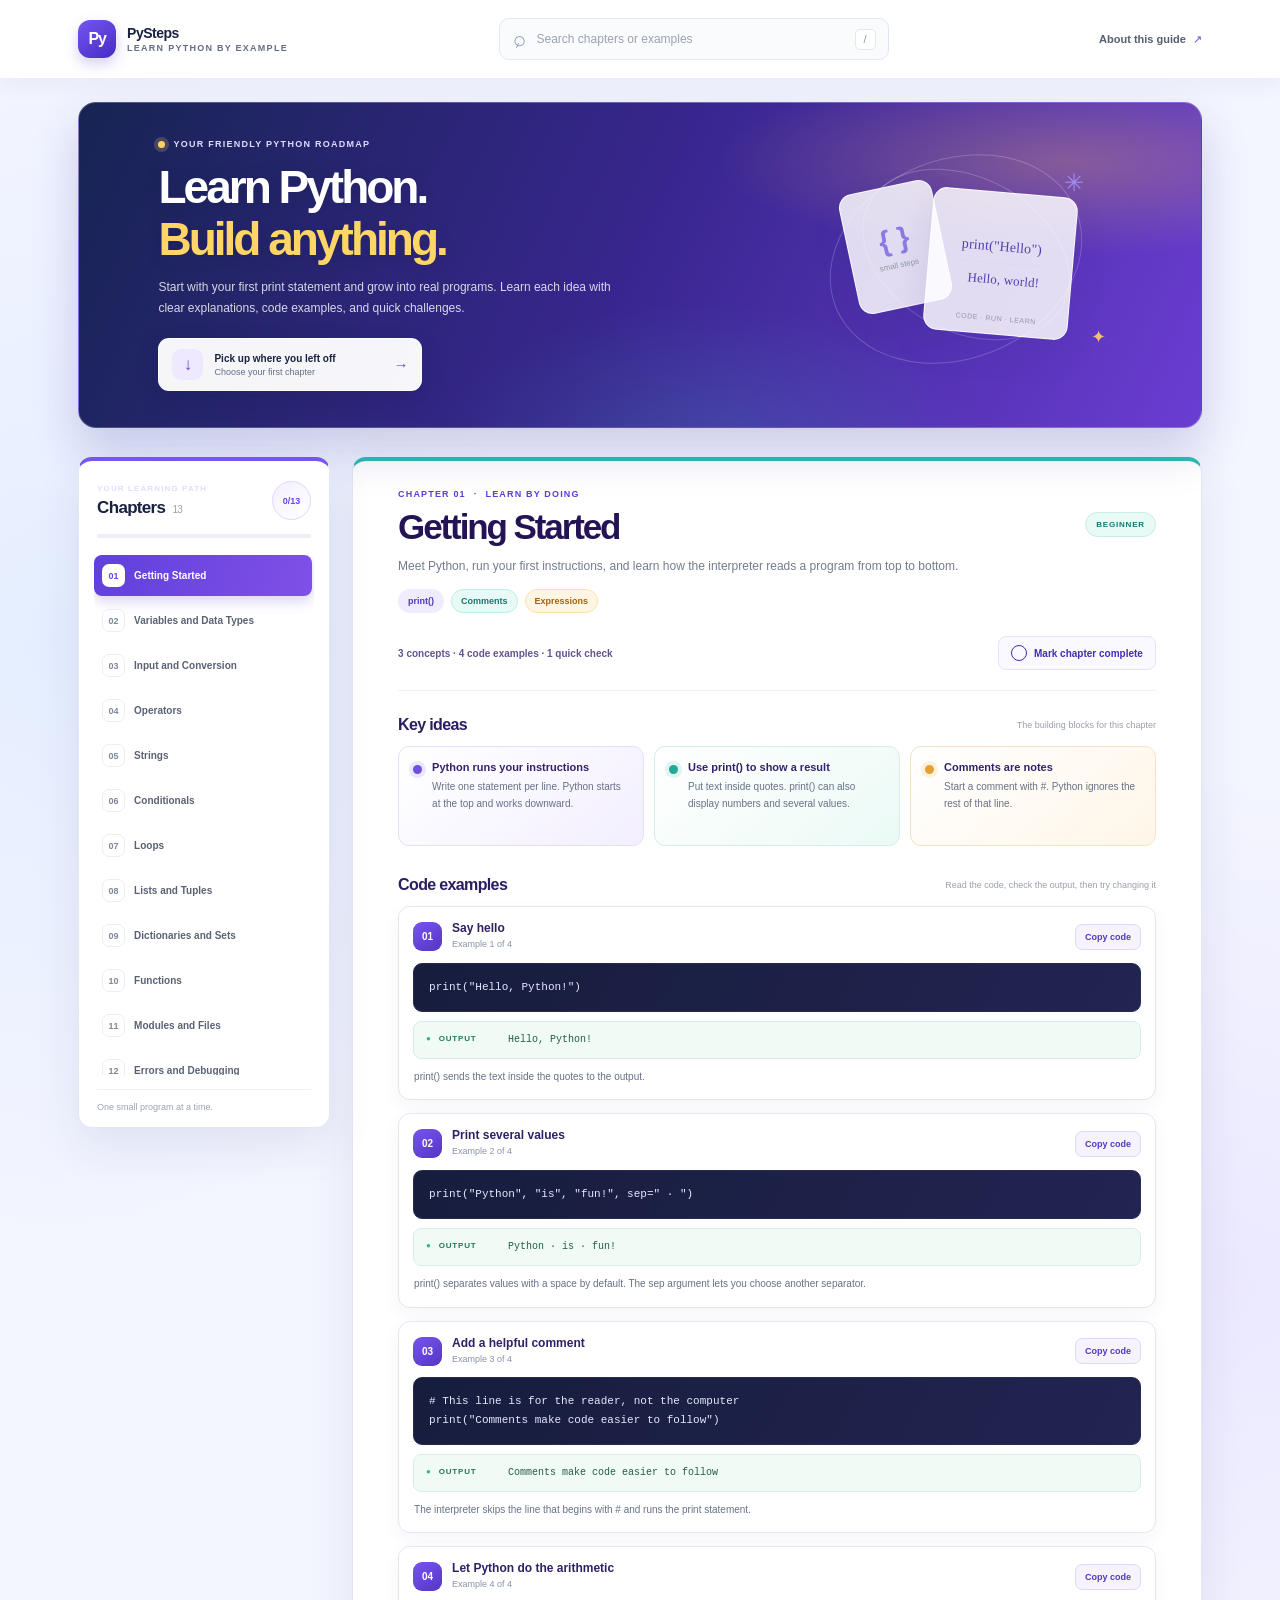
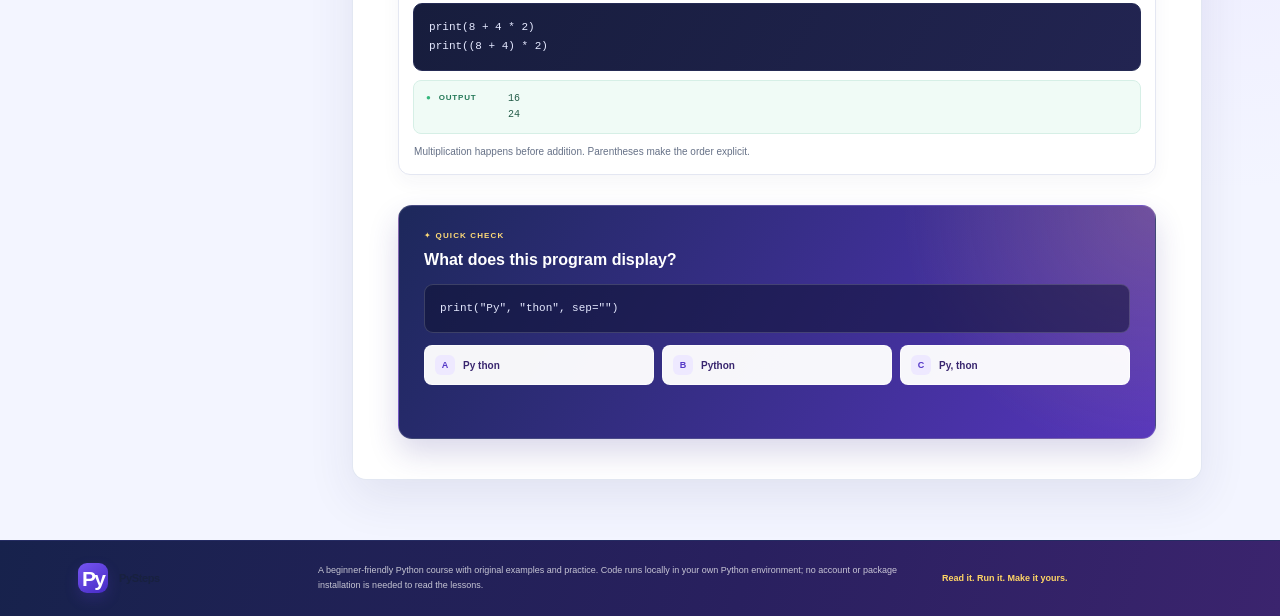
==== commit 7558356e: "Replace maths site with Python learning app Co-authored-by: Copilot <223556219+Copilot@users.noreply" ====
--- a/abhishek_home/index.html
+++ b/abhishek_home/index.html
@@ -5,25 +5,25 @@
     <meta name="viewport" content="width=device-width, initial-scale=1">
     <meta
       name="description"
-      content="A friendly, chapter-by-chapter Class 10 CBSE maths study companion with original worked examples and formula revision."
+      content="Learn Python step by step with beginner-friendly chapters, practical examples, code output, quizzes, and progress tracking."
     >
-    <title>Maths, Made Clear — Class 10 CBSE</title>
+    <title>PySteps — Learn Python by Example</title>
     <link rel="stylesheet" href="static/styles.css">
     <script src="static/app.js" defer></script>
   </head>
   <body>
     <a class="skip-link" href="#chapter-content">Skip to chapter content</a>
     <header class="topbar">
-      <a class="brand" href="#" aria-label="Maths, Made Clear home">
-        <span class="brand-mark" aria-hidden="true">∑</span>
+      <a class="brand" href="#" aria-label="PySteps home">
+        <span class="brand-mark" aria-hidden="true">Py</span>
         <span class="brand-copy">
-          <strong>Maths, Made Clear</strong>
-          <span>CLASS 10 · CBSE</span>
+          <strong>PySteps</strong>
+          <span>LEARN PYTHON BY EXAMPLE</span>
         </span>
       </a>
       <label class="search-box">
         <span class="search-icon" aria-hidden="true">⌕</span>
-        <input id="chapter-search" type="search" placeholder="Search chapters or topics" autocomplete="off">
+        <input id="chapter-search" type="search" placeholder="Search chapters or examples" autocomplete="off">
         <kbd>/</kbd>
       </label>
       <a class="topbar-link" href="#about">About this guide <span aria-hidden="true">↗</span></a>
@@ -32,64 +32,63 @@
     <main>
       <section class="welcome" aria-labelledby="welcome-title">
         <div class="welcome-copy">
-          <p class="eyebrow"><span class="eyebrow-dot"></span> YOUR CLASS 10 MATHS COMPANION</p>
-          <h1 id="welcome-title">Make every step <span>make sense.</span></h1>
+          <p class="eyebrow"><span class="eyebrow-dot"></span> YOUR FRIENDLY PYTHON ROADMAP</p>
+          <h1 id="welcome-title">Learn Python.<br><span>Build anything.</span></h1>
           <p class="welcome-intro">
-            Clear chapter notes, useful formulas, and original worked examples
-            to help you understand the method—not just memorise the answer.
+            Start with your first print statement and grow into real programs.
+            Learn each idea with clear explanations, code examples, and quick challenges.
           </p>
           <a class="continue-link" href="#chapter-content">
             <span class="continue-icon" aria-hidden="true">↓</span>
-            <span><strong>Pick up where you left off</strong><small id="progress-summary">Choose a chapter to get started</small></span>
+            <span><strong>Pick up where you left off</strong><small id="progress-summary">Choose your first chapter</small></span>
             <span class="continue-arrow" aria-hidden="true">→</span>
           </a>
         </div>
         <div class="welcome-art" aria-hidden="true">
           <div class="art-orbit orbit-one"></div>
           <div class="art-orbit orbit-two"></div>
-          <div class="art-card art-card-back"><span>△</span><small>geometry</small></div>
+          <div class="art-card art-card-back"><span>{ }</span><small>small steps</small></div>
           <div class="art-card art-card-front">
-            <span class="art-equation">x² + y²</span>
+            <span class="art-equation">print("Hello")</span>
             <span class="art-rule"></span>
-            <span class="art-equation art-equation-small">= r²</span>
-            <span class="art-caption">one idea at a time</span>
+            <span class="art-equation art-equation-small">Hello, world!</span>
+            <span class="art-caption">code · run · learn</span>
           </div>
           <span class="art-spark spark-one">✳</span>
           <span class="art-spark spark-two">✦</span>
         </div>
       </section>
 
-      <section class="study-layout" aria-label="Class 10 maths chapters">
+      <section class="study-layout" aria-label="Python learning chapters">
         <aside class="chapter-sidebar">
           <div class="sidebar-heading">
             <div>
-              <p class="eyebrow">YOUR STUDY PLAN</p>
-              <h2>Chapters <span id="chapter-count">14</span></h2>
+              <p class="eyebrow">YOUR LEARNING PATH</p>
+              <h2>Chapters <span id="chapter-count">13</span></h2>
             </div>
-            <span class="progress-ring" id="progress-ring" aria-label="0 of 14 chapters reviewed">
-              <span id="progress-count">0/14</span>
+            <span class="progress-ring" id="progress-ring" aria-label="0 of 13 chapters completed">
+              <span id="progress-count">0/13</span>
             </span>
           </div>
           <div class="progress-track" aria-hidden="true"><span id="progress-fill"></span></div>
-          <nav id="chapter-list" class="chapter-list" aria-label="Maths chapters"></nav>
-          <p class="sidebar-note">Fourteen chapters. Plenty of small wins.</p>
+          <nav id="chapter-list" class="chapter-list" aria-label="Python chapters"></nav>
+          <p class="sidebar-note">One small program at a time.</p>
         </aside>
 
         <section id="chapter-content" class="chapter-content" aria-live="polite" tabindex="-1">
-          <div class="loading-state">Loading your study guide…</div>
+          <div class="loading-state">Loading your Python course…</div>
         </section>
       </section>
     </main>
 
     <footer id="about" class="site-footer">
-      <div class="footer-brand"><span class="brand-mark" aria-hidden="true">∑</span><strong>Maths, Made Clear</strong></div>
+      <div class="footer-brand"><span class="brand-mark" aria-hidden="true">Py</span><strong>PySteps</strong></div>
       <p>
-        An independent learning companion with original explanations and examples.
-        It is not affiliated with CBSE or NCERT and does not reproduce the textbook
-        or provide a complete textbook answer key. For help with a particular
-        textbook question, use its exact exercise and question number with your teacher.
+        A beginner-friendly Python course with original examples and practice.
+        Code runs locally in your own Python environment; no account or package
+        installation is needed to read the lessons.
       </p>
-      <span class="footer-year">Learn the why, then the how.</span>
+      <span class="footer-year">Read it. Run it. Make it yours.</span>
     </footer>
   </body>
 </html>
--- a/abhishek_home/static/styles.css
+++ b/abhishek_home/static/styles.css
@@ -1195,3 +1195,443 @@
     animation-iteration-count: 1 !important;
   }
 }
+
+.brand-mark {
+  font-family: "DM Sans", "Segoe UI", sans-serif;
+  font-size: 16px;
+  font-weight: 800;
+  letter-spacing: -0.08em;
+}
+
+.art-equation {
+  font-size: 14px;
+  white-space: nowrap;
+}
+
+.art-equation-small {
+  font-size: 13px;
+}
+
+.art-card-back span {
+  font-family: "DM Sans", "Segoe UI", sans-serif;
+  font-size: 29px;
+  font-weight: 800;
+}
+
+.course-heading {
+  display: flex;
+  align-items: flex-start;
+  justify-content: space-between;
+  gap: 14px;
+  margin-bottom: 12px;
+}
+
+.course-heading > div {
+  min-width: 0;
+}
+
+.course-heading h2 {
+  margin-bottom: 9px;
+  color: #241456;
+  font-size: clamp(25px, 3vw, 35px);
+}
+
+.course-heading .chapter-summary {
+  margin-bottom: 0;
+}
+
+.level-badge {
+  flex: 0 0 auto;
+  margin-top: 5px;
+  padding: 7px 10px;
+  border: 1px solid #c8eee5;
+  border-radius: 99px;
+  background: #e7faf5;
+  color: #14796e;
+  font-size: 8px;
+  font-weight: 800;
+  letter-spacing: 0.1em;
+}
+
+.chapter-content h2 {
+  font-family: Manrope, "Segoe UI", sans-serif;
+}
+
+.lesson-count {
+  color: #63538e;
+  font-weight: 600;
+}
+
+.chapter-action-row {
+  margin-bottom: 25px;
+}
+
+.section-heading {
+  align-items: center;
+  margin-top: 25px;
+}
+
+.section-heading h3 {
+  color: #2b1d5e;
+  font-size: 16px;
+  font-weight: 800;
+}
+
+.concept-grid {
+  display: grid;
+  grid-template-columns: repeat(auto-fit, minmax(190px, 1fr));
+  gap: 10px;
+}
+
+.concept-card {
+  display: flex;
+  align-items: flex-start;
+  gap: 10px;
+  min-height: 100px;
+  padding: 14px;
+  border: 1px solid #e4e0fa;
+  border-radius: 11px;
+  background: linear-gradient(140deg, #fff, #f3efff);
+}
+
+.concept-card:nth-child(3n + 2) {
+  border-color: #d3efe8;
+  background: linear-gradient(140deg, #fff, #ebfaf6);
+}
+
+.concept-card:nth-child(3n) {
+  border-color: #f4e3c3;
+  background: linear-gradient(140deg, #fff, #fff6e8);
+}
+
+.concept-dot {
+  width: 9px;
+  height: 9px;
+  flex: 0 0 auto;
+  margin-top: 4px;
+  border-radius: 50%;
+  background: #714fe5;
+  box-shadow: 0 0 0 4px rgba(113, 79, 229, 0.12);
+}
+
+.concept-card:nth-child(3n + 2) .concept-dot {
+  background: #21a999;
+  box-shadow: 0 0 0 4px rgba(33, 169, 153, 0.12);
+}
+
+.concept-card:nth-child(3n) .concept-dot {
+  background: #e6a02e;
+  box-shadow: 0 0 0 4px rgba(230, 160, 46, 0.14);
+}
+
+.concept-card h4 {
+  margin: 0 0 6px;
+  color: #342168;
+  font-family: Manrope, "Segoe UI", sans-serif;
+  font-size: 11px;
+  font-weight: 800;
+}
+
+.concept-card p {
+  margin: 0;
+  color: #667187;
+  font-size: 10px;
+  line-height: 1.65;
+}
+
+.examples-section-heading {
+  margin-top: 30px;
+}
+
+.code-example-list {
+  display: grid;
+  gap: 13px;
+}
+
+.code-example {
+  overflow: hidden;
+  padding: 14px;
+  border: 1px solid #e4e7f2;
+  border-radius: 12px;
+  background: #fff;
+  box-shadow: 0 7px 19px rgba(35, 40, 88, 0.045);
+  transition: transform 140ms ease, box-shadow 140ms ease, border-color 140ms ease;
+}
+
+.code-example:hover {
+  transform: translateY(-1px);
+  border-color: #c9bdf8;
+  box-shadow: 0 10px 24px rgba(67, 48, 150, 0.1);
+}
+
+.code-example-heading {
+  display: flex;
+  align-items: center;
+  gap: 10px;
+  margin-bottom: 11px;
+}
+
+.code-example-heading .example-badge {
+  width: 29px;
+  height: 29px;
+  border-radius: 9px;
+  font-size: 10px;
+}
+
+.code-example-heading .example-title {
+  min-width: 0;
+  gap: 3px;
+}
+
+.code-example-heading .example-title strong {
+  color: #302064;
+  font-size: 12px;
+  font-weight: 800;
+}
+
+.code-example-heading .example-title span {
+  color: #8a93a5;
+  font-family: "DM Sans", "Segoe UI", sans-serif;
+  font-size: 9px;
+}
+
+.copy-button {
+  flex: 0 0 auto;
+  margin-left: auto;
+  padding: 7px 9px;
+  border: 1px solid #ded8fb;
+  border-radius: 7px;
+  background: #f6f3ff;
+  color: #5438c0;
+  cursor: pointer;
+  font-size: 9px;
+  font-weight: 700;
+}
+
+.copy-button:hover {
+  border-color: #bfb2f5;
+  background: #eee9ff;
+}
+
+.code-window,
+.quiz-code {
+  overflow-x: auto;
+  margin: 0;
+  padding: 14px 15px;
+  border: 1px solid #252b55;
+  border-radius: 9px;
+  background: linear-gradient(120deg, #171d3d, #222451);
+  color: #e5e9ff;
+  font-family: Consolas, "Cascadia Code", monospace;
+  font-size: 11px;
+  line-height: 1.7;
+  tab-size: 4;
+  white-space: pre;
+}
+
+.code-window code,
+.quiz-code code,
+.output-window code {
+  font-family: inherit;
+}
+
+.output-window {
+  display: grid;
+  grid-template-columns: 72px minmax(0, 1fr);
+  align-items: start;
+  gap: 10px;
+  margin-top: 9px;
+  padding: 10px 12px;
+  border: 1px solid #d6efe6;
+  border-radius: 8px;
+  background: #f0fbf6;
+}
+
+.output-label {
+  padding-top: 2px;
+  color: #247858;
+  font-size: 8px;
+  font-weight: 800;
+  letter-spacing: 0.1em;
+}
+
+.output-label span {
+  margin-right: 4px;
+  color: #35b77c;
+}
+
+.output-window pre {
+  overflow-x: auto;
+  margin: 0;
+  color: #245c48;
+  font-family: Consolas, "Cascadia Code", monospace;
+  font-size: 10px;
+  line-height: 1.6;
+  white-space: pre-wrap;
+  overflow-wrap: anywhere;
+}
+
+.example-explanation {
+  margin: 10px 1px 0;
+  color: #667187;
+  font-size: 10px;
+  line-height: 1.65;
+}
+
+.quiz-card {
+  margin-top: 30px;
+  padding: clamp(17px, 3vw, 25px);
+  border: 1px solid rgba(255, 255, 255, 0.15);
+  border-radius: 14px;
+  background:
+    radial-gradient(circle at 100% 0, rgba(255, 202, 92, 0.2), transparent 32%),
+    linear-gradient(120deg, #1d285b, #5635bd);
+  box-shadow: 0 14px 30px rgba(49, 39, 139, 0.18);
+}
+
+.quiz-kicker {
+  margin-bottom: 8px;
+  color: #ffdb77;
+  font-size: 8px;
+  font-weight: 800;
+  letter-spacing: 0.14em;
+}
+
+.quiz-card h3 {
+  margin-bottom: 13px;
+  color: #fff;
+  font-family: Manrope, "Segoe UI", sans-serif;
+  font-size: 16px;
+  font-weight: 800;
+  line-height: 1.45;
+}
+
+.quiz-code {
+  margin-bottom: 12px;
+  border-color: rgba(255, 255, 255, 0.16);
+  background: rgba(13, 18, 49, 0.54);
+}
+
+.quiz-options {
+  display: grid;
+  grid-template-columns: repeat(auto-fit, minmax(150px, 1fr));
+  gap: 8px;
+}
+
+.quiz-option {
+  display: flex;
+  align-items: center;
+  gap: 8px;
+  min-height: 40px;
+  padding: 8px 10px;
+  border: 1px solid rgba(255, 255, 255, 0.64);
+  border-radius: 8px;
+  background: rgba(255, 255, 255, 0.96);
+  color: #39266f;
+  cursor: pointer;
+  font-size: 10px;
+  font-weight: 700;
+  text-align: left;
+  transition: transform 130ms ease, background 130ms ease;
+}
+
+.quiz-option:hover {
+  transform: translateY(-1px);
+  background: #f5f1ff;
+}
+
+.option-letter {
+  display: grid;
+  width: 20px;
+  height: 20px;
+  flex: 0 0 auto;
+  place-items: center;
+  border-radius: 6px;
+  background: #eee9ff;
+  color: #5538c7;
+  font-size: 9px;
+  font-weight: 800;
+}
+
+.quiz-option.is-correct {
+  border-color: #8ee1b5;
+  background: #e8fff1;
+  color: #126a43;
+}
+
+.quiz-option.is-correct .option-letter {
+  background: #c8f2d9;
+  color: #126a43;
+}
+
+.quiz-option.is-wrong {
+  border-color: #ffaaa7;
+  background: #fff0ef;
+  color: #a53137;
+}
+
+.quiz-option.is-wrong .option-letter {
+  background: #ffd9d6;
+  color: #a53137;
+}
+
+.quiz-feedback {
+  min-height: 18px;
+  margin: 10px 0 0;
+  color: #fff;
+  font-size: 10px;
+  line-height: 1.6;
+}
+
+.chapter-content:focus {
+  outline: none;
+}
+
+.chapter-content :focus-visible,
+.chapter-sidebar :focus-visible,
+.topbar :focus-visible {
+  outline: 3px solid #f3b83f;
+  outline-offset: 3px;
+}
+
+@media (max-width: 700px) {
+  .course-heading {
+    flex-direction: column-reverse;
+    gap: 4px;
+  }
+
+  .level-badge {
+    margin-top: 0;
+  }
+
+  .concept-grid {
+    grid-template-columns: 1fr;
+  }
+
+  .concept-card {
+    min-height: 0;
+  }
+
+  .code-example {
+    padding: 11px;
+  }
+}
+
+@media (max-width: 420px) {
+  .code-example-heading {
+    flex-wrap: wrap;
+  }
+
+  .copy-button {
+    margin-left: auto;
+  }
+
+  .output-window {
+    grid-template-columns: 1fr;
+    gap: 4px;
+  }
+
+  .quiz-options {
+    grid-template-columns: 1fr;
+  }
+}
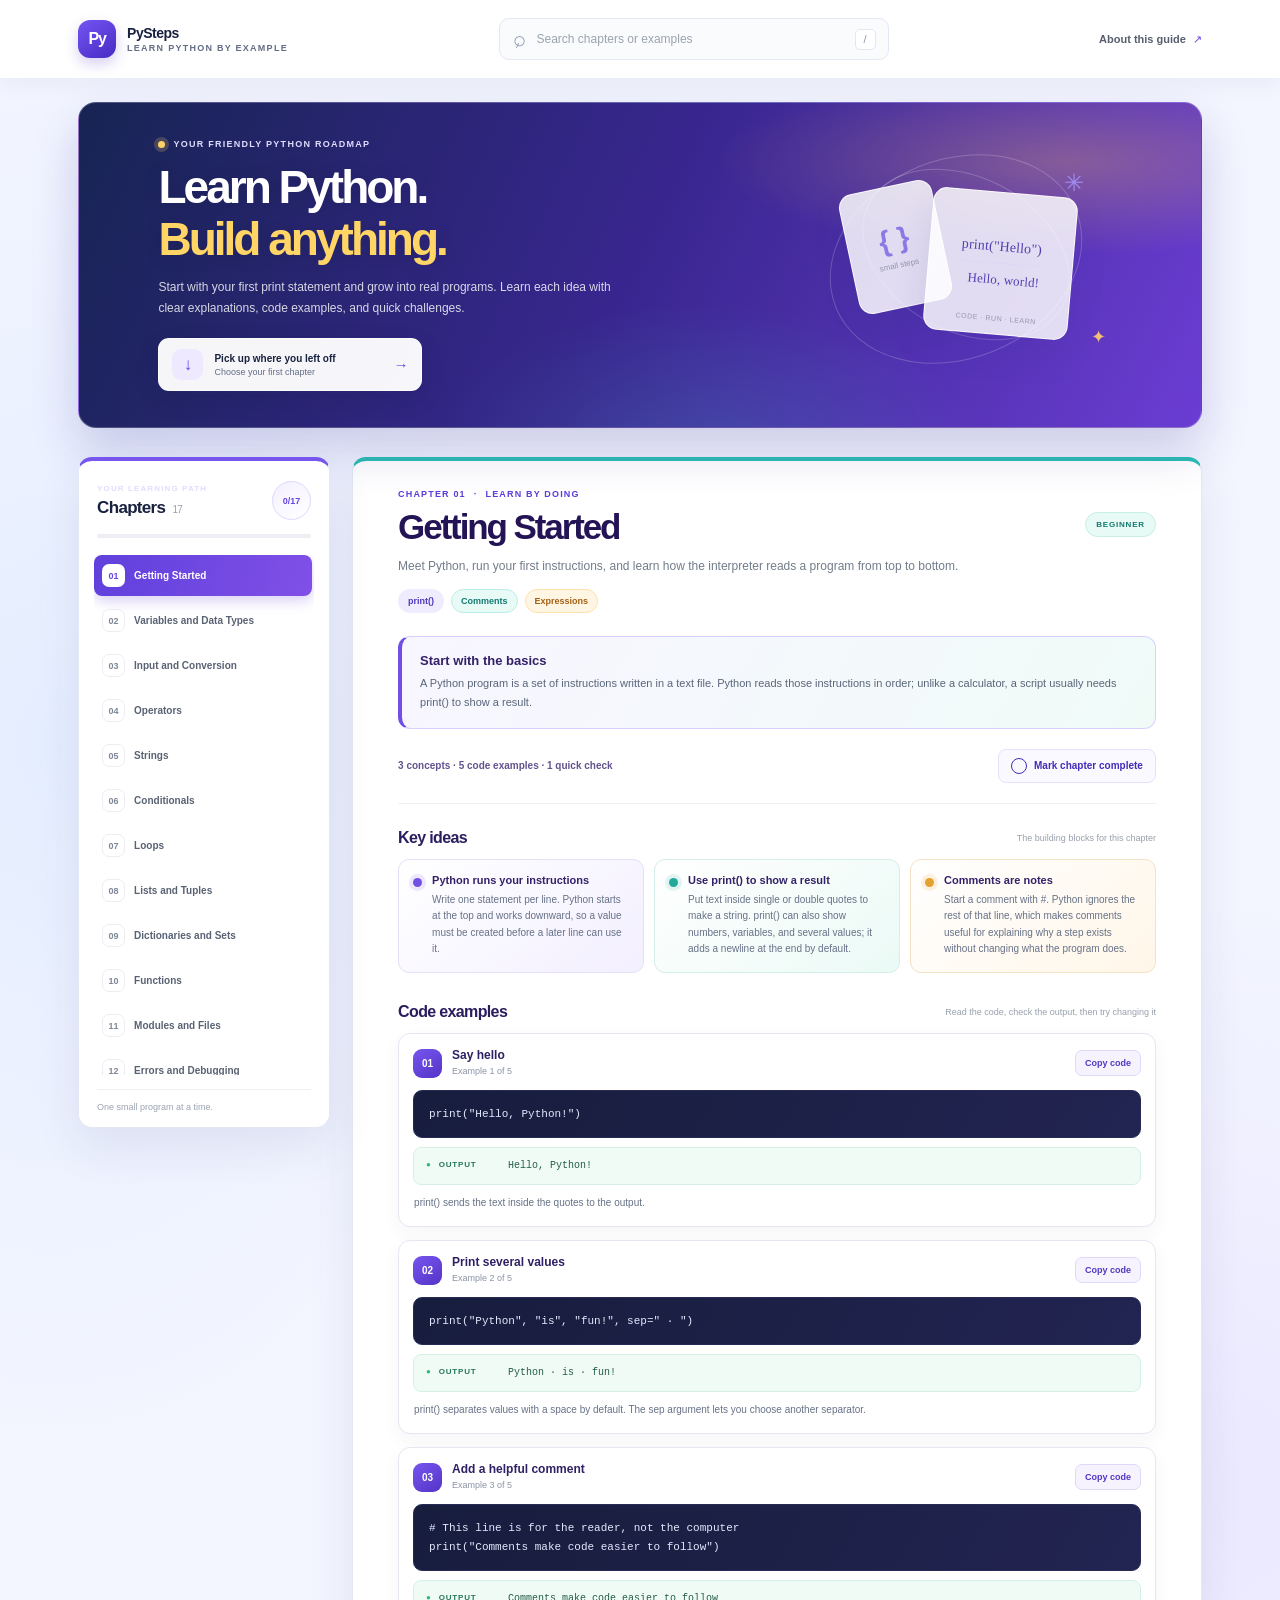
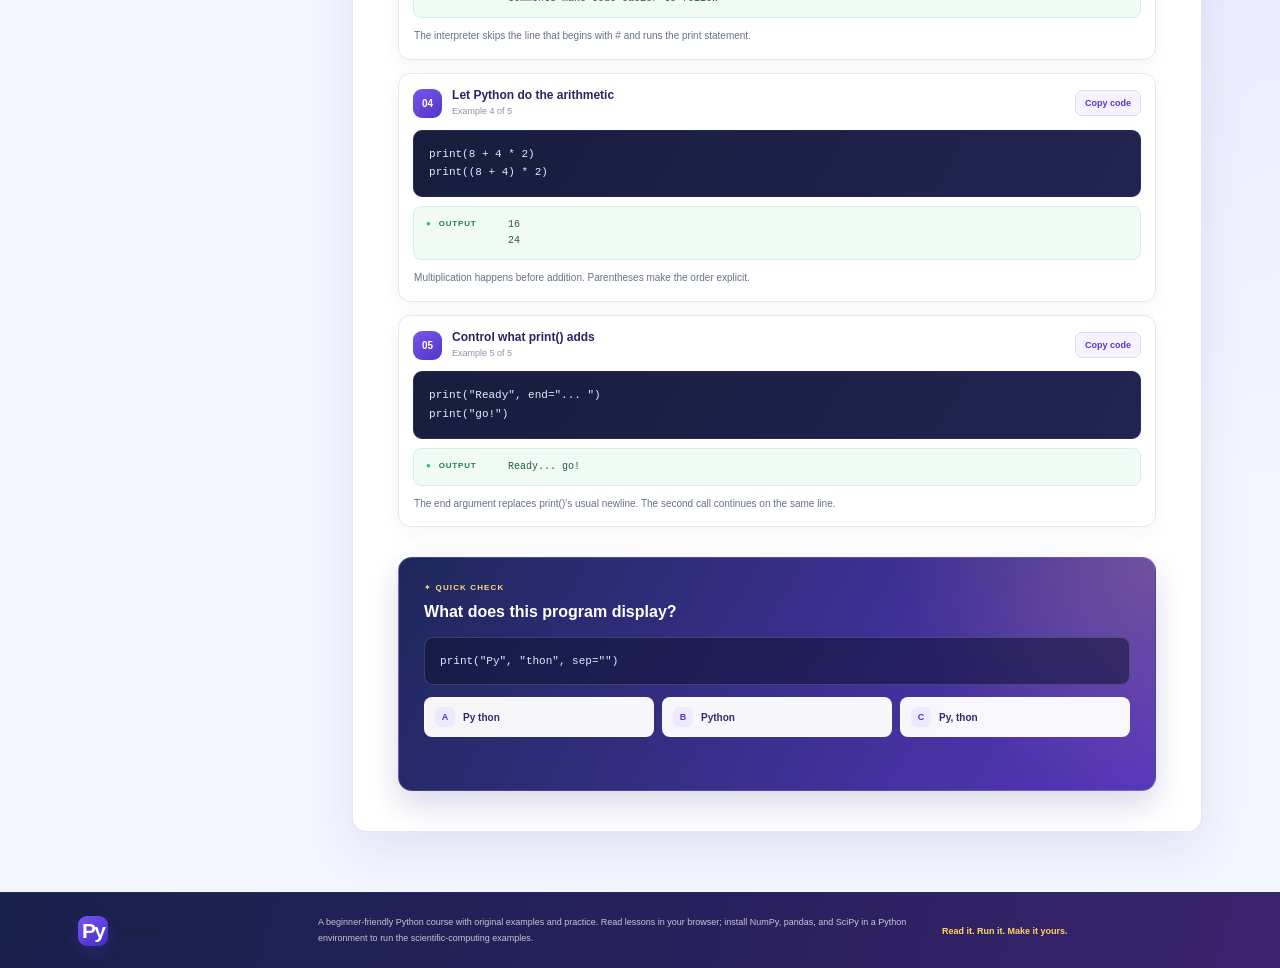
==== commit a0e83ccd: "Expand Python course with scientific libraries Co-authored-by: Copilot <223556219+Copilot@users.nore" ====
--- a/abhishek_home/index.html
+++ b/abhishek_home/index.html
@@ -64,10 +64,10 @@
           <div class="sidebar-heading">
             <div>
               <p class="eyebrow">YOUR LEARNING PATH</p>
-              <h2>Chapters <span id="chapter-count">13</span></h2>
+              <h2>Chapters <span id="chapter-count">17</span></h2>
             </div>
-            <span class="progress-ring" id="progress-ring" aria-label="0 of 13 chapters completed">
-              <span id="progress-count">0/13</span>
+            <span class="progress-ring" id="progress-ring" aria-label="0 of 17 chapters completed">
+              <span id="progress-count">0/17</span>
             </span>
           </div>
           <div class="progress-track" aria-hidden="true"><span id="progress-fill"></span></div>
@@ -85,8 +85,8 @@
       <div class="footer-brand"><span class="brand-mark" aria-hidden="true">Py</span><strong>PySteps</strong></div>
       <p>
         A beginner-friendly Python course with original examples and practice.
-        Code runs locally in your own Python environment; no account or package
-        installation is needed to read the lessons.
+        Read lessons in your browser; install NumPy, pandas, and SciPy in a
+        Python environment to run the scientific-computing examples.
       </p>
       <span class="footer-year">Read it. Run it. Make it yours.</span>
     </footer>
--- a/abhishek_home/static/styles.css
+++ b/abhishek_home/static/styles.css
@@ -664,6 +664,30 @@
   color: #a46112;
 }
 
+.foundation-callout {
+  margin-bottom: 20px;
+  padding: 16px 18px;
+  border: 1px solid #d8d0ff;
+  border-left: 4px solid #714fe5;
+  border-radius: 12px;
+  background: linear-gradient(120deg, #f8f6ff, #f0fbf8);
+}
+
+.foundation-callout h3 {
+  margin: 0 0 6px;
+  color: #342168;
+  font-family: Manrope, "Segoe UI", sans-serif;
+  font-size: 13px;
+  font-weight: 800;
+}
+
+.foundation-callout p {
+  margin: 0;
+  color: #596579;
+  font-size: 11px;
+  line-height: 1.7;
+}
+
 .chapter-action-row {
   display: flex;
   align-items: center;
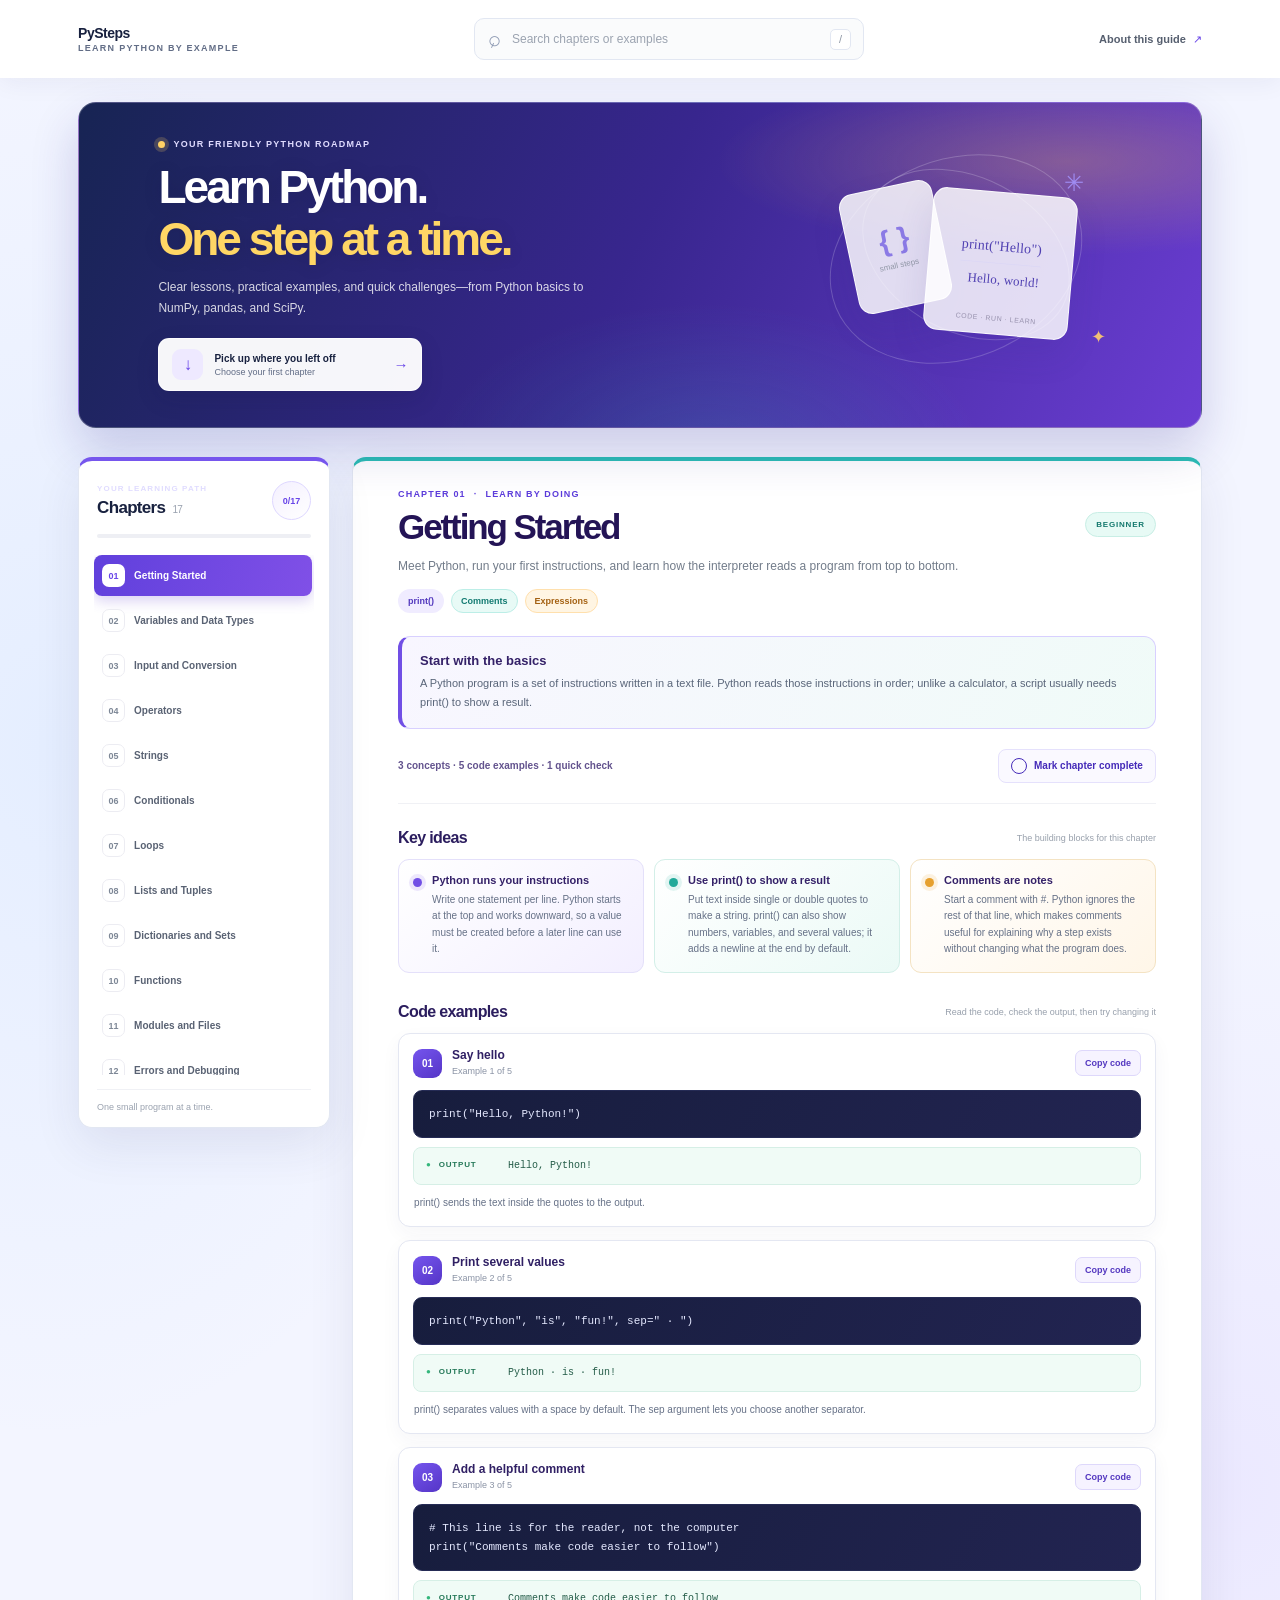
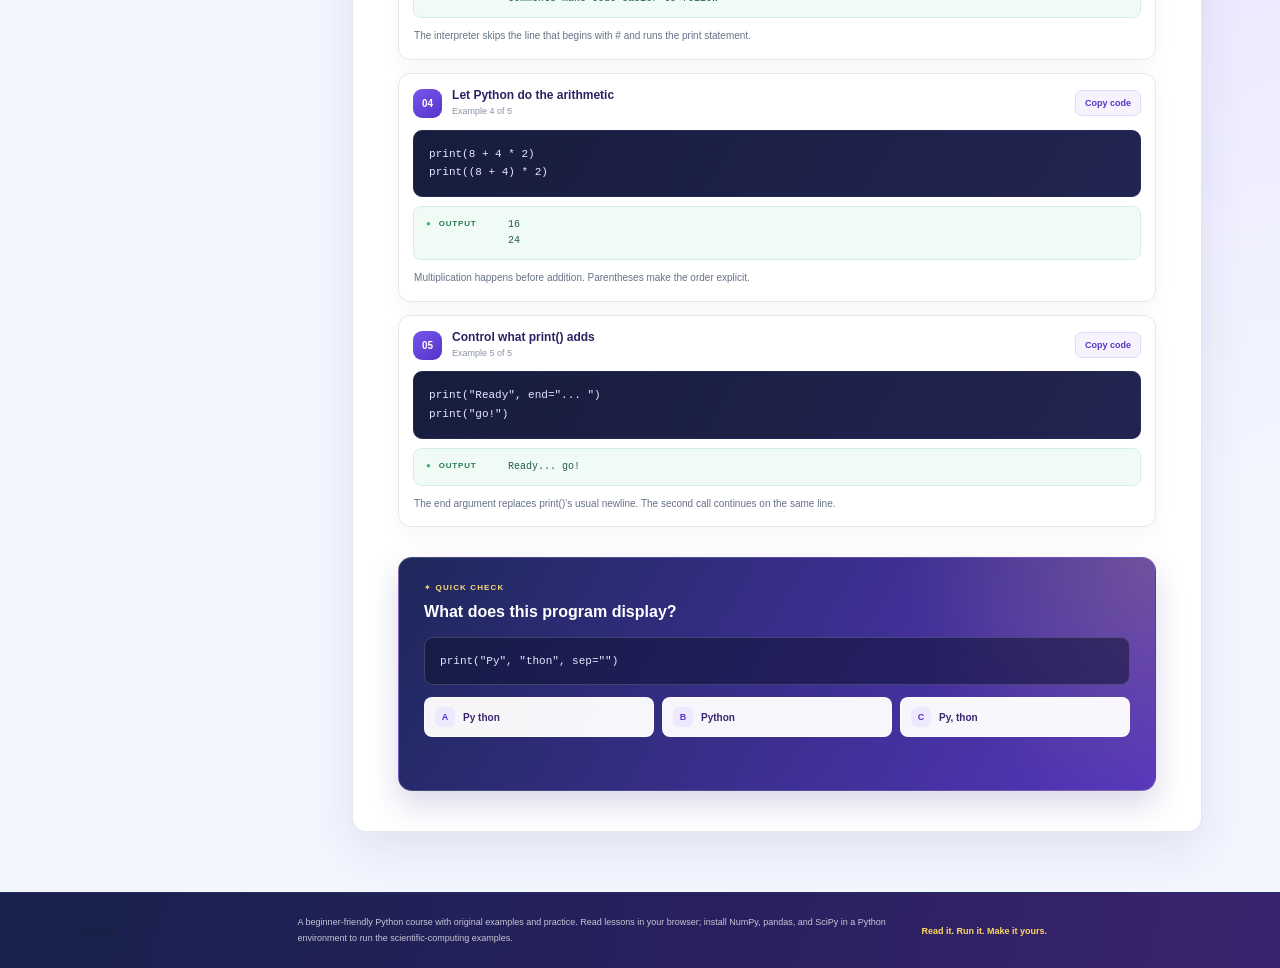
==== commit f3bd1fdc: "Remove logo and simplify learning banner Co-authored-by: Copilot <223556219+Copilot@users.noreply.gi" ====
--- a/abhishek_home/index.html
+++ b/abhishek_home/index.html
@@ -15,7 +15,6 @@
     <a class="skip-link" href="#chapter-content">Skip to chapter content</a>
     <header class="topbar">
       <a class="brand" href="#" aria-label="PySteps home">
-        <span class="brand-mark" aria-hidden="true">Py</span>
         <span class="brand-copy">
           <strong>PySteps</strong>
           <span>LEARN PYTHON BY EXAMPLE</span>
@@ -33,10 +32,9 @@
       <section class="welcome" aria-labelledby="welcome-title">
         <div class="welcome-copy">
           <p class="eyebrow"><span class="eyebrow-dot"></span> YOUR FRIENDLY PYTHON ROADMAP</p>
-          <h1 id="welcome-title">Learn Python.<br><span>Build anything.</span></h1>
+          <h1 id="welcome-title">Learn Python.<br><span>One step at a time.</span></h1>
           <p class="welcome-intro">
-            Start with your first print statement and grow into real programs.
-            Learn each idea with clear explanations, code examples, and quick challenges.
+            Clear lessons, practical examples, and quick challenges—from Python basics to NumPy, pandas, and SciPy.
           </p>
           <a class="continue-link" href="#chapter-content">
             <span class="continue-icon" aria-hidden="true">↓</span>
@@ -82,7 +80,7 @@
     </main>
 
     <footer id="about" class="site-footer">
-      <div class="footer-brand"><span class="brand-mark" aria-hidden="true">Py</span><strong>PySteps</strong></div>
+      <div class="footer-brand"><strong>PySteps</strong></div>
       <p>
         A beginner-friendly Python course with original examples and practice.
         Read lessons in your browser; install NumPy, pandas, and SciPy in a
--- a/abhishek_home/static/styles.css
+++ b/abhishek_home/static/styles.css
@@ -89,21 +89,6 @@
 .footer-brand {
   display: inline-flex;
   align-items: center;
-  gap: 11px;
-}
-
-.brand-mark {
-  display: grid;
-  width: 38px;
-  height: 38px;
-  place-items: center;
-  border-radius: 12px;
-  background: linear-gradient(145deg, #7655f2, #462bc4);
-  color: white;
-  font-family: Georgia, serif;
-  font-size: 26px;
-  line-height: 1;
-  box-shadow: 0 6px 14px rgba(88, 59, 202, 0.24);
 }
 
 .brand-copy {
@@ -945,13 +930,6 @@
   white-space: nowrap;
 }
 
-.footer-brand .brand-mark {
-  width: 30px;
-  height: 30px;
-  border-radius: 9px;
-  font-size: 21px;
-}
-
 .footer-brand strong {
   font-size: 11px;
 }
@@ -1152,15 +1130,6 @@
 
   .topbar {
     gap: 8px;
-  }
-
-  .brand {
-    gap: 7px;
-  }
-
-  .brand-mark {
-    width: 33px;
-    height: 33px;
   }
 
   .brand-copy strong {
@@ -1218,13 +1187,6 @@
     animation-duration: 0.01ms !important;
     animation-iteration-count: 1 !important;
   }
-}
-
-.brand-mark {
-  font-family: "DM Sans", "Segoe UI", sans-serif;
-  font-size: 16px;
-  font-weight: 800;
-  letter-spacing: -0.08em;
 }
 
 .art-equation {
